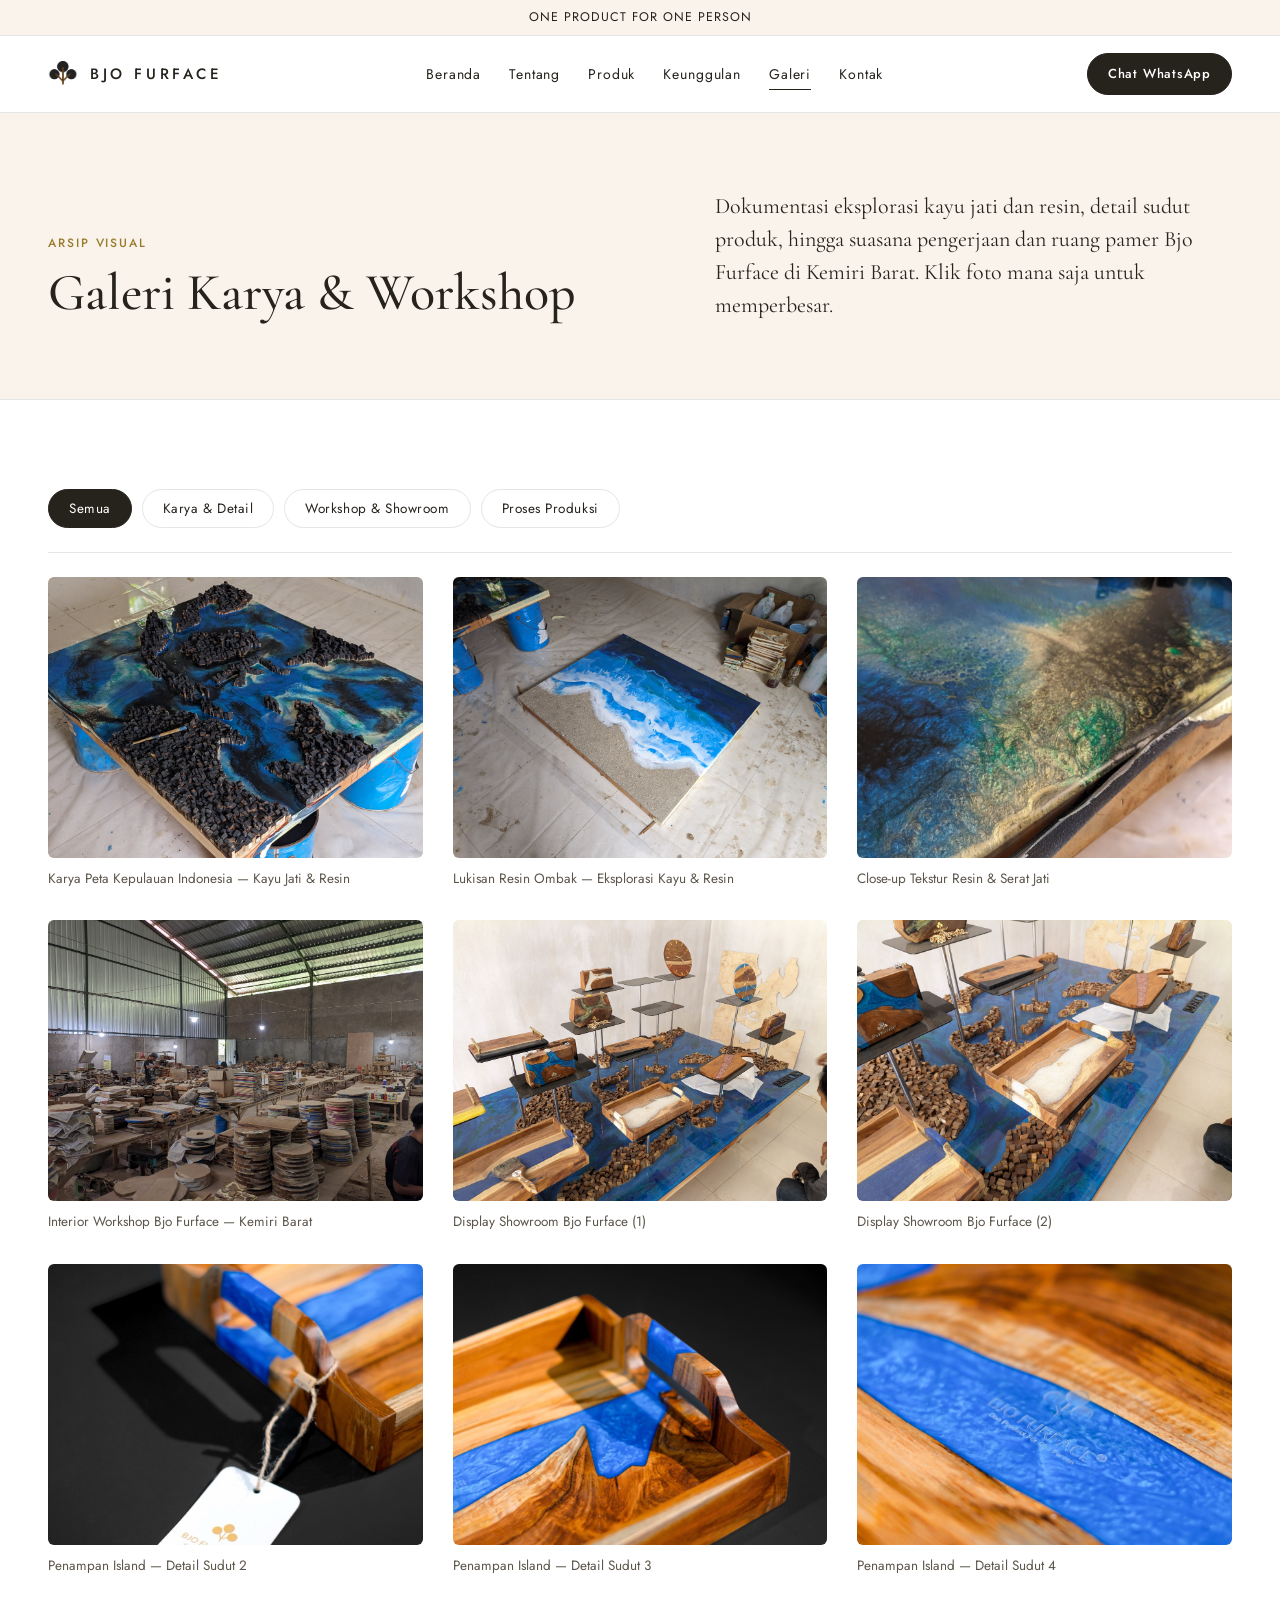
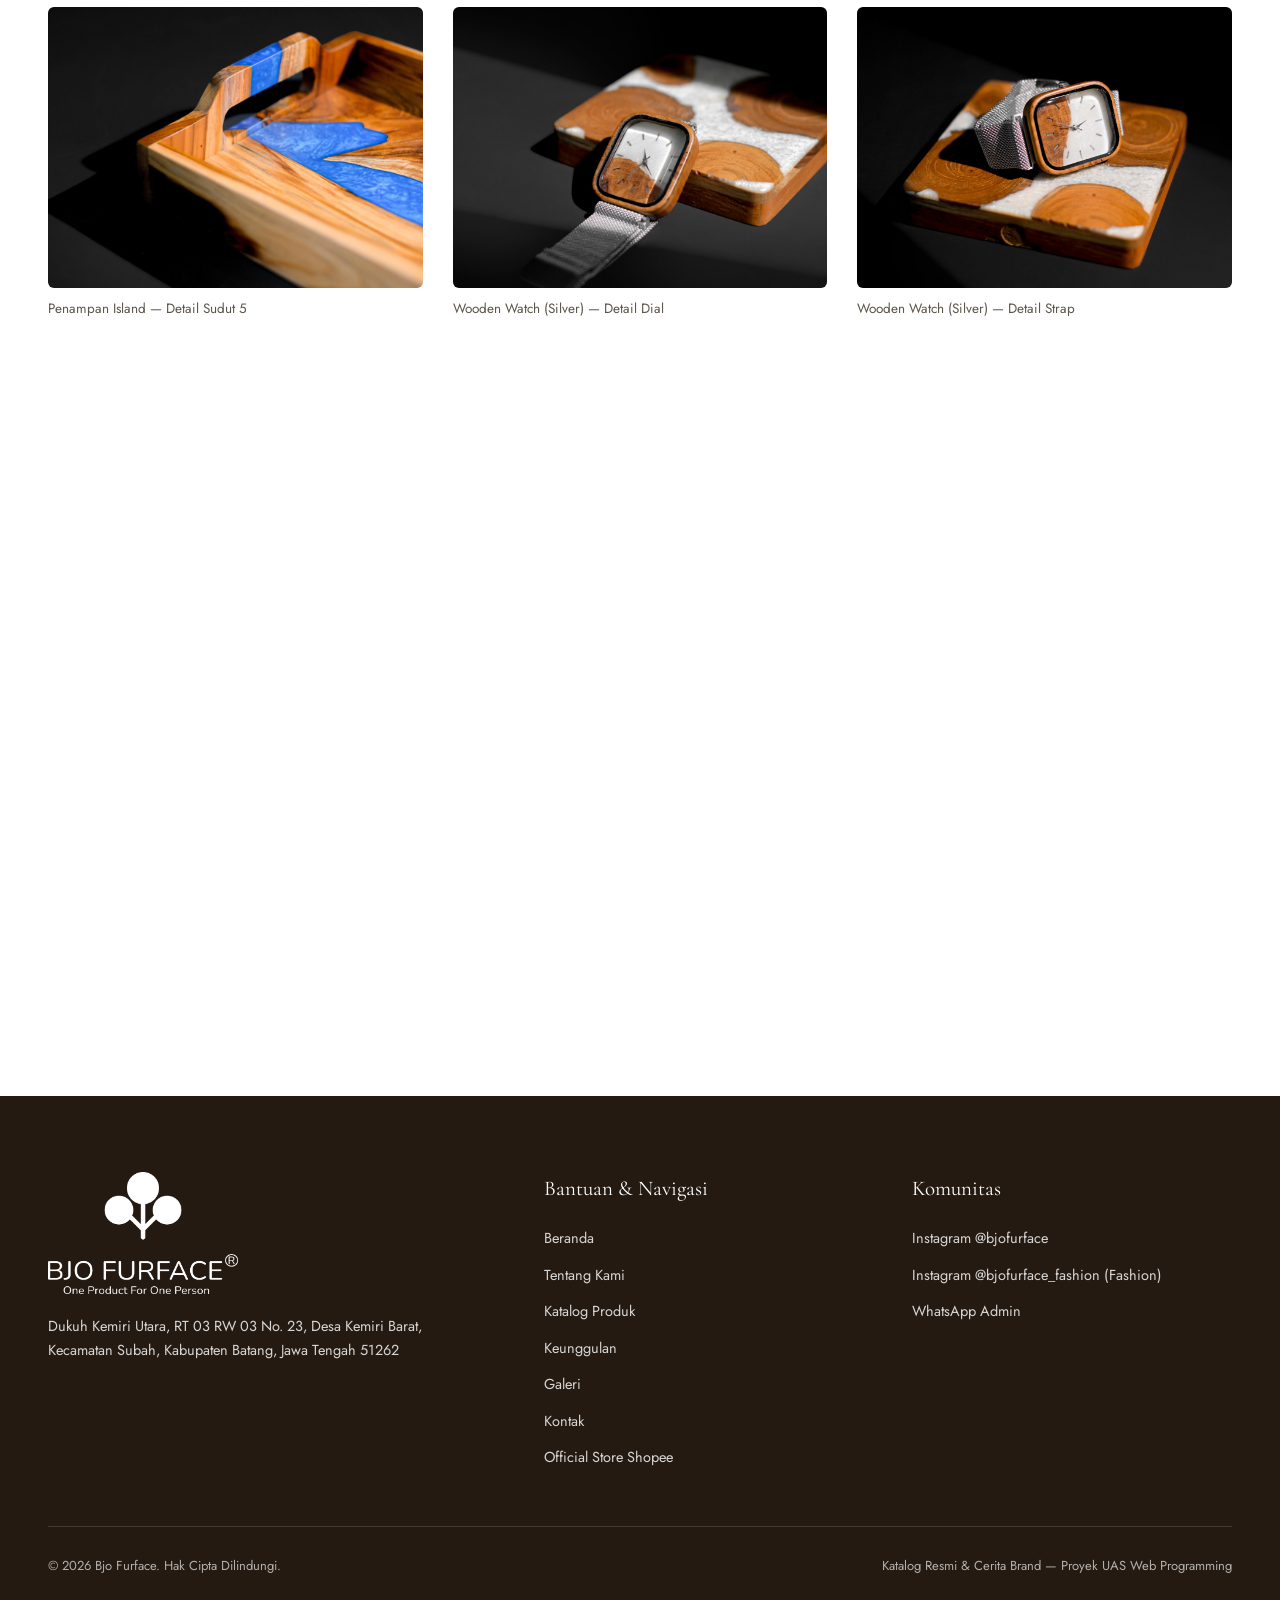
==== galeri.html @ 0d9b2dcb "first commit" ====
<!DOCTYPE html>
<html lang="id">
<head>
  <meta charset="UTF-8">
  <meta name="viewport" content="width=device-width, initial-scale=1.0">
  <title>Galeri — Bjo Furface | Dokumentasi Karya, Workshop &amp; Showroom</title>
  <meta name="description" content="Galeri dokumentasi karya kayu jati dan resin, detail produk, proses produksi, workshop, serta showroom Bjo Furface di Batang.">
  <link rel="preconnect" href="https://fonts.googleapis.com">
  <link rel="preconnect" href="https://fonts.gstatic.com" crossorigin>
  <link href="https://fonts.googleapis.com/css2?family=Cormorant+Garamond:ital,wght@0,400;0,500;0,600;1,400&family=Jost:wght@300;400;500&display=swap" rel="stylesheet">
  <link rel="stylesheet" href="assets/css/style.css">
  <script src="assets/js/script.js" defer></script>
</head>
<body>
  <a href="#main-content" class="skip-link">Langsung ke konten utama</a>

  <!-- Announcement Bar -->
  <div class="announcement-bar" role="region" aria-label="Informasi singkat brand">
    <div class="container announcement-inner">
      <p class="announcement-text is-active" data-announcement>One Product For One Person</p>
      <p class="announcement-text" data-announcement>Handmade dari limbah kayu jati</p>
      <p class="announcement-text" data-announcement>Sejak 2017, Kemiri Barat, Batang</p>
    </div>
  </div>

  <!-- Header -->
  <header class="site-header is-solid" id="site-header">
    <div class="container header-inner">
      <a href="index.html" class="brand-lockup" aria-label="Beranda Bjo Furface">
        <img src="assets/img/logo-bjo-mark.png" alt="Logo tiga lingkaran Bjo Furface" class="brand-mark" width="32" height="32">
        <span class="brand-name">BJO FURFACE</span>
      </a>

      <nav class="primary-nav" id="primary-nav" aria-label="Navigasi utama">
        <ul class="nav-list">
          <li><a href="index.html" class="nav-link">Beranda</a></li>
          <li><a href="tentang.html" class="nav-link">Tentang</a></li>
          <li><a href="produk.html" class="nav-link">Produk</a></li>
          <li><a href="keunggulan.html" class="nav-link">Keunggulan</a></li>
          <li><a href="galeri.html" class="nav-link is-active" aria-current="page">Galeri</a></li>
          <li><a href="kontak.html" class="nav-link">Kontak</a></li>
        </ul>
      </nav>

      <div class="header-actions">
        <!-- GANTI: nomor WA resmi dari admin -->
        <a href="https://wa.me/6280000000000?text=Halo%20Bjo%20Furface,%20saya%20ingin%20bertanya%20mengenai%20karya%20di%20galeri." target="_blank" rel="noopener noreferrer" class="btn btn-header-cta">
          Chat WhatsApp
        </a>
        <button type="button" class="nav-toggle" id="nav-toggle" aria-expanded="false" aria-controls="mobile-drawer" aria-label="Buka menu navigasi">
          <span class="hamburger-line"></span>
          <span class="hamburger-line"></span>
          <span class="hamburger-line"></span>
        </button>
      </div>
    </div>
  </header>

  <!-- Mobile Navigation Drawer -->
  <div class="mobile-drawer-backdrop" id="drawer-backdrop" hidden></div>
  <aside class="mobile-drawer" id="mobile-drawer" aria-label="Menu seluler" aria-hidden="true">
    <div class="mobile-drawer-header">
      <span class="brand-name">BJO FURFACE</span>
      <button type="button" class="drawer-close" id="drawer-close" aria-label="Tutup menu navigasi">&times;</button>
    </div>
    <nav aria-label="Navigasi seluler">
      <ul class="mobile-nav-list">
        <li><a href="index.html" class="mobile-nav-link">Beranda</a></li>
        <li><a href="tentang.html" class="mobile-nav-link">Tentang</a></li>
        <li><a href="produk.html" class="mobile-nav-link">Produk</a></li>
        <li><a href="keunggulan.html" class="mobile-nav-link">Keunggulan</a></li>
        <li><a href="galeri.html" class="mobile-nav-link is-active" aria-current="page">Galeri</a></li>
        <li><a href="kontak.html" class="mobile-nav-link">Kontak</a></li>
      </ul>
    </nav>
    <div class="mobile-drawer-footer">
      <!-- GANTI: nomor WA resmi dari admin -->
      <a href="https://wa.me/6280000000000?text=Halo%20Bjo%20Furface,%20saya%20ingin%20bertanya%20mengenai%20koleksi%20produk." target="_blank" rel="noopener noreferrer" class="btn btn-primary btn-full">
        Chat WhatsApp
      </a>
    </div>
  </aside>

  <main id="main-content">
    <!-- Page Header Cream -->
    <section class="page-banner">
      <div class="container page-banner-grid">
        <div>
          <span class="eyebrow-accent">Arsip Visual</span>
          <h1 class="page-title">Galeri Karya &amp; Workshop</h1>
        </div>
        <p class="page-intro">
          Dokumentasi eksplorasi kayu jati dan resin, detail sudut produk, hingga suasana pengerjaan dan ruang pamer Bjo Furface di Kemiri Barat. Klik foto mana saja untuk memperbesar.
        </p>
      </div>
    </section>

    <!-- Filter & Grid Galeri -->
    <section class="section" aria-label="Galeri foto Bjo Furface">
      <div class="container">
        <div class="filter-bar">
          <div class="filter-buttons" role="group" aria-label="Filter kategori galeri">
            <button type="button" class="filter-btn is-active" data-gallery-filter="Semua" aria-pressed="true">Semua</button>
            <button type="button" class="filter-btn" data-gallery-filter="Karya & Detail" aria-pressed="false">Karya &amp; Detail</button>
            <button type="button" class="filter-btn" data-gallery-filter="Workshop & Showroom" aria-pressed="false">Workshop &amp; Showroom</button>
            <button type="button" class="filter-btn" data-gallery-filter="Proses Produksi" aria-pressed="false">Proses Produksi</button>
          </div>
        </div>

        <div class="gallery-grid" id="gallery-grid">
          <figure class="gallery-item reveal" data-gallery-category="Karya & Detail">
            <button type="button" class="gallery-trigger" data-lightbox-index="0" aria-label="Perbesar foto Karya Peta Kepulauan Indonesia dari Kayu Jati dan Resin">
              <img src="assets/img/105609566.jpg" alt="Karya dekoratif peta kepulauan Indonesia yang dibuat dari potongan kayu jati dan resin" loading="lazy">
            </button>
            <figcaption class="gallery-caption">Karya Peta Kepulauan Indonesia &mdash; Kayu Jati &amp; Resin</figcaption>
          </figure>

          <figure class="gallery-item reveal" data-gallery-category="Karya & Detail">
            <button type="button" class="gallery-trigger" data-lightbox-index="1" aria-label="Perbesar foto Lukisan Resin Ombak pada Kayu Jati">
              <img src="assets/img/105557148.jpg" alt="Lukisan resin motif ombak laut yang dipadukan dengan serat alami kayu jati" loading="lazy">
            </button>
            <figcaption class="gallery-caption">Lukisan Resin Ombak &mdash; Eksplorasi Kayu &amp; Resin</figcaption>
          </figure>

          <figure class="gallery-item reveal" data-gallery-category="Karya & Detail">
            <button type="button" class="gallery-trigger" data-lightbox-index="2" aria-label="Perbesar foto Close-up Tekstur Resin dan Kayu Jati">
              <img src="assets/img/105730589.jpg" alt="Close-up tekstur perpaduan resin dan serat kayu jati hasil finishing Bjo Furface" loading="lazy">
            </button>
            <figcaption class="gallery-caption">Close-up Tekstur Resin &amp; Serat Jati</figcaption>
          </figure>

          <figure class="gallery-item reveal" data-gallery-category="Workshop & Showroom">
            <button type="button" class="gallery-trigger" data-lightbox-index="3" aria-label="Perbesar foto Interior Workshop Bjo Furface">
              <img src="assets/img/104233118.jpg" alt="Suasana interior area kerja dan peralatan produksi di workshop Bjo Furface Kemiri Barat" loading="lazy">
            </button>
            <figcaption class="gallery-caption">Interior Workshop Bjo Furface &mdash; Kemiri Barat</figcaption>
          </figure>

          <figure class="gallery-item reveal" data-gallery-category="Workshop & Showroom">
            <button type="button" class="gallery-trigger" data-lightbox-index="4" aria-label="Perbesar foto Display Showroom Bjo Furface">
              <img src="assets/img/105643419.jpg" alt="Display koleksi kerajinan kayu jati di ruang pamer showroom Bjo Furface" loading="lazy">
            </button>
            <figcaption class="gallery-caption">Display Showroom Bjo Furface (1)</figcaption>
          </figure>

          <figure class="gallery-item reveal" data-gallery-category="Workshop & Showroom">
            <button type="button" class="gallery-trigger" data-lightbox-index="5" aria-label="Perbesar foto Sudut Display Showroom Bjo Furface">
              <img src="assets/img/105708971.jpg" alt="Penataan produk tas kayu dan kerajinan jati pada rak display showroom Bjo Furface" loading="lazy">
            </button>
            <figcaption class="gallery-caption">Display Showroom Bjo Furface (2)</figcaption>
          </figure>

          <figure class="gallery-item reveal" data-gallery-category="Karya & Detail">
            <button type="button" class="gallery-trigger" data-lightbox-index="6" aria-label="Perbesar foto Detail Penampan Island Tampak Samping">
              <img src="assets/img/penampan-island-2.jpg" alt="Penampan Island berbahan limbah kayu jati dan resin tampak sudut kedua" loading="lazy">
            </button>
            <figcaption class="gallery-caption">Penampan Island &mdash; Detail Sudut 2</figcaption>
          </figure>

          <figure class="gallery-item reveal" data-gallery-category="Karya & Detail">
            <button type="button" class="gallery-trigger" data-lightbox-index="7" aria-label="Perbesar foto Detail Penampan Island Tampak Atas">
              <img src="assets/img/penampan-island-3.jpg" alt="Penampan Island berbahan limbah kayu jati dan resin menampilkan alur resin pulau" loading="lazy">
            </button>
            <figcaption class="gallery-caption">Penampan Island &mdash; Detail Sudut 3</figcaption>
          </figure>

          <figure class="gallery-item reveal" data-gallery-category="Karya & Detail">
            <button type="button" class="gallery-trigger" data-lightbox-index="8" aria-label="Perbesar foto Detail Pegangan dan Tepian Penampan Island">
              <img src="assets/img/penampan-island-4.jpg" alt="Detail tepian dan konstruksi pegangan Penampan Island dari kayu jati" loading="lazy">
            </button>
            <figcaption class="gallery-caption">Penampan Island &mdash; Detail Sudut 4</figcaption>
          </figure>

          <figure class="gallery-item reveal" data-gallery-category="Karya & Detail">
            <button type="button" class="gallery-trigger" data-lightbox-index="9" aria-label="Perbesar foto Detail Finishing Penampan Island">
              <img src="assets/img/penampan-island-5.jpg" alt="Detail permukaan akhir Penampan Island perpaduan limbah kayu jati dan resin" loading="lazy">
            </button>
            <figcaption class="gallery-caption">Penampan Island &mdash; Detail Sudut 5</figcaption>
          </figure>

          <figure class="gallery-item reveal" data-gallery-category="Karya & Detail">
            <button type="button" class="gallery-trigger" data-lightbox-index="10" aria-label="Perbesar foto Detail Dial Wooden Watch Silver">
              <img src="assets/img/wooden-watch-silver-3.jpg" alt="Detail dial dan casing jam tangan kayu Wooden Watch Silver" loading="lazy">
            </button>
            <figcaption class="gallery-caption">Wooden Watch (Silver) &mdash; Detail Dial</figcaption>
          </figure>

          <figure class="gallery-item reveal" data-gallery-category="Karya & Detail">
            <button type="button" class="gallery-trigger" data-lightbox-index="11" aria-label="Perbesar foto Detail Strap Kayu Wooden Watch Silver">
              <img src="assets/img/wooden-watch-silver-4.jpg" alt="Detail rantai strap kayu jati pada Wooden Watch Silver" loading="lazy">
            </button>
            <figcaption class="gallery-caption">Wooden Watch (Silver) &mdash; Detail Strap</figcaption>
          </figure>

          <figure class="gallery-item reveal" data-gallery-category="Karya & Detail">
            <button type="button" class="gallery-trigger" data-lightbox-index="12" aria-label="Perbesar foto Tampilan Keseluruhan Wooden Watch Silver">
              <img src="assets/img/wooden-watch-silver-5.jpg" alt="Tampilan keseluruhan jam tangan kayu Wooden Watch Silver" loading="lazy">
            </button>
            <figcaption class="gallery-caption">Wooden Watch (Silver) &mdash; Detail Sudut 5</figcaption>
          </figure>

          <figure class="gallery-item reveal" data-gallery-category="Proses Produksi">
            <button type="button" class="gallery-trigger" data-lightbox-index="13" aria-label="Perbesar foto Bahan Baku Limbah Kayu Jati">
              <img src="assets/img/104240720.jpg" alt="Bahan baku limbah kayu jati di area produksi Bjo Furface" loading="lazy">
            </button>
            <figcaption class="gallery-caption">Proses Produksi &mdash; Bahan Baku Limbah Jati</figcaption>
          </figure>

          <figure class="gallery-item reveal" data-gallery-category="Proses Produksi">
            <button type="button" class="gallery-trigger" data-lightbox-index="14" aria-label="Perbesar foto Pemotongan Bahan Kayu Jati">
              <img src="assets/img/105208139.jpg" alt="Proses pemotongan limbah kayu jati oleh pengrajin Bjo Furface" loading="lazy">
            </button>
            <figcaption class="gallery-caption">Proses Produksi &mdash; Pemotongan Kayu</figcaption>
          </figure>

          <figure class="gallery-item reveal" data-gallery-category="Proses Produksi">
            <button type="button" class="gallery-trigger" data-lightbox-index="15" aria-label="Perbesar foto Perakitan Komponen Kerajinan">
              <img src="assets/img/104440232.jpg" alt="Proses perakitan komponen produk kayu jati di workshop" loading="lazy">
            </button>
            <figcaption class="gallery-caption">Proses Produksi &mdash; Perakitan Komponen</figcaption>
          </figure>

          <figure class="gallery-item reveal" data-gallery-category="Proses Produksi">
            <button type="button" class="gallery-trigger" data-lightbox-index="16" aria-label="Perbesar foto Proses Poles Akhir Produk">
              <img src="assets/img/105243057.jpg" alt="Proses poles permukaan kerajinan kayu jati di workshop Bjo Furface" loading="lazy">
            </button>
            <figcaption class="gallery-caption">Proses Produksi &mdash; Poles &amp; Finishing</figcaption>
          </figure>
        </div>
      </div>
    </section>
  </main>

  <!-- Accessible Lightbox Modal -->
  <div class="lightbox" id="lightbox" role="dialog" aria-modal="true" aria-labelledby="lightbox-caption" hidden>
    <div class="lightbox-backdrop" data-lightbox-close></div>
    <div class="lightbox-dialog">
      <button type="button" class="lightbox-close" id="lightbox-close" aria-label="Tutup tampilan foto">&times;</button>
      <button type="button" class="lightbox-nav lightbox-prev" id="lightbox-prev" aria-label="Foto sebelumnya">&#8592;</button>
      <figure class="lightbox-figure">
        <img src="assets/img/105609566.jpg" alt="" id="lightbox-img" class="lightbox-img">
        <figcaption id="lightbox-caption" class="lightbox-caption"></figcaption>
      </figure>
      <button type="button" class="lightbox-nav lightbox-next" id="lightbox-next" aria-label="Foto berikutnya">&#8594;</button>
    </div>
  </div>

  <!-- Footer -->
  <footer class="site-footer">
    <div class="container">
      <div class="footer-grid">
        <div class="footer-col footer-about">
          <img src="assets/img/logo-bjo-resmi-tagline.png" alt="Logo resmi Bjo Furface lengkap dengan tagline One Product For One Person" class="footer-logo" width="210" height="72" loading="lazy">
          <address class="footer-address">
            Dukuh Kemiri Utara, RT 03 RW 03 No. 23, Desa Kemiri Barat, Kecamatan Subah, Kabupaten Batang, Jawa Tengah 51262
          </address>
        </div>

        <div class="footer-col">
          <h2 class="footer-heading">Bantuan &amp; Navigasi</h2>
          <ul class="footer-links">
            <li><a href="index.html">Beranda</a></li>
            <li><a href="tentang.html">Tentang Kami</a></li>
            <li><a href="produk.html">Katalog Produk</a></li>
            <li><a href="keunggulan.html">Keunggulan</a></li>
            <li><a href="galeri.html">Galeri</a></li>
            <li><a href="kontak.html">Kontak</a></li>
            <li><a href="https://shopee.co.id/bjofurface" target="_blank" rel="noopener noreferrer">Official Store Shopee</a></li>
          </ul>
        </div>

        <div class="footer-col">
          <h2 class="footer-heading">Komunitas</h2>
          <ul class="footer-links">
            <li><a href="https://www.instagram.com/bjofurface/" target="_blank" rel="noopener noreferrer">Instagram @bjofurface</a></li>
            <li><a href="https://www.instagram.com/bjofurface_fashion/" target="_blank" rel="noopener noreferrer">Instagram @bjofurface_fashion (Fashion)</a></li>
            <li>
              <!-- GANTI: nomor WA resmi dari admin -->
              <a href="https://wa.me/6280000000000?text=Halo%20Bjo%20Furface,%20saya%20menghubungi%20dari%20website%20resmi." target="_blank" rel="noopener noreferrer">WhatsApp Admin</a>
            </li>
          </ul>
        </div>
      </div>

      <div class="footer-bottom">
        <p>&copy; 2026 Bjo Furface. Hak Cipta Dilindungi.</p>
        <!-- ISI DARI ADMIN: lengkapi nama anggota kelompok UAS Web Programming jika diperlukan -->
        <p>Katalog Resmi &amp; Cerita Brand &mdash; Proyek UAS Web Programming</p>
      </div>
    </div>
  </footer>

  <!-- GANTI: nomor WA resmi dari admin -->
  <a href="https://wa.me/6280000000000?text=Halo%20Bjo%20Furface,%20saya%20ingin%20bertanya%20tentang%20produk." target="_blank" rel="noopener noreferrer" class="mobile-sticky-wa">
    Chat WhatsApp
  </a>
  <button type="button" class="back-to-top" id="back-to-top" aria-label="Kembali ke atas halaman">&#8593;</button>
</body>
</html>
---- assets/css/style.css ----
/* ==========================================================================
   BJO FURFACE — Quiet Luxury Editorial Stylesheet
   Palette: #FFFFFF, #F9F3EC, #26221C, #E5E5E5, #9A7B2D (sparingly), #241A12
   Typography: Cormorant Garamond (Headings) & Jost (Body/UI)
   ========================================================================== */

:root {
  --bg-primary: #FFFFFF;
  --bg-secondary: #F9F3EC;
  --bg-dark: #241A12;
  --text-primary: #26221C;
  --text-muted: #5C554B;
  --text-light: #FFFFFF;
  --text-light-muted: rgba(255, 255, 255, 0.82);
  --border-color: #E5E5E5;
  --accent-brass: #9A7B2D;

  --font-serif: 'Cormorant Garamond', Georgia, serif;
  --font-sans: 'Jost', -apple-system, BlinkMacSystemFont, sans-serif;

  --ease-luxury: cubic-bezier(0.22, 1, 0.36, 1);
  --dur-fast: 280ms;
  --dur-med: 400ms;
  --dur-slow: 600ms;

  --container-max: 1420px;
  --gutter: clamp(24px, 2.5vw, 30px);
}

/* Reset & Base */
*,
*::before,
*::after {
  box-sizing: border-box;
}

html {
  scroll-behavior: smooth;
  font-size: 16px;
}

body {
  margin: 0;
  background-color: var(--bg-primary);
  color: var(--text-primary);
  font-family: var(--font-sans);
  font-weight: 400;
  font-size: 15.5px;
  line-height: 1.65;
  -webkit-font-smoothing: antialiased;
  overflow-x: hidden;
}

img {
  display: block;
  max-width: 100%;
  height: auto;
}

a {
  color: inherit;
  text-decoration: none;
}

button,
input,
textarea,
select {
  font-family: inherit;
  font-size: inherit;
}

:focus-visible {
  outline: 2px solid var(--accent-brass);
  outline-offset: 3px;
}

.skip-link {
  position: absolute;
  left: -9999px;
  top: 8px;
  z-index: 2000;
  background: var(--bg-dark);
  color: var(--text-light);
  padding: 10px 18px;
  font-size: 14px;
}

.skip-link:focus {
  left: 16px;
}

.container {
  width: 100%;
  max-width: var(--container-max);
  margin: 0 auto;
  padding-inline: clamp(20px, 4vw, 48px);
}

.container-narrow {
  max-width: 960px;
  margin-inline: auto;
}

/* Typography Helpers */
.eyebrow-accent {
  display: inline-block;
  font-size: 12px;
  font-weight: 500;
  letter-spacing: 0.16em;
  text-transform: uppercase;
  color: var(--accent-brass);
  margin-bottom: 10px;
}

.eyebrow-light {
  display: inline-block;
  font-size: 12px;
  font-weight: 500;
  letter-spacing: 0.16em;
  text-transform: uppercase;
  color: var(--text-light-muted);
  margin-bottom: 12px;
}

.section-title {
  font-family: var(--font-serif);
  font-weight: 500;
  font-size: clamp(36px, 3.6vw, 46px);
  line-height: 1.15;
  letter-spacing: -0.01em;
  margin: 0;
}

.brass-rule {
  width: 48px;
  height: 1px;
  background-color: var(--accent-brass);
  margin-bottom: 24px;
}

.container-narrow .brass-rule {
  margin-inline: auto;
}

.text-link {
  display: inline-flex;
  align-items: center;
  gap: 6px;
  font-size: 14.5px;
  font-weight: 500;
  letter-spacing: 0.04em;
  color: var(--text-primary);
  border-bottom: 1px solid var(--border-color);
  padding-bottom: 4px;
  transition: border-color var(--dur-fast) var(--ease-luxury), color var(--dur-fast) var(--ease-luxury);
}

.text-link:hover {
  border-color: var(--accent-brass);
  color: var(--accent-brass);
}

/* Buttons */
.btn {
  display: inline-flex;
  align-items: center;
  justify-content: center;
  gap: 8px;
  padding: 12px 24px;
  border-radius: 999px;
  font-size: 14px;
  font-weight: 500;
  letter-spacing: 0.06em;
  cursor: pointer;
  border: 1px solid transparent;
  transition:
    background-color var(--dur-fast) var(--ease-luxury),
    color var(--dur-fast) var(--ease-luxury),
    border-color var(--dur-fast) var(--ease-luxury),
    transform var(--dur-fast) var(--ease-luxury);
}

.btn:active {
  transform: scale(0.98);
}

.btn-primary {
  background-color: var(--text-primary);
  color: var(--text-light);
  border-color: var(--text-primary);
}

.btn-primary:hover {
  background-color: var(--bg-dark);
  border-color: var(--bg-dark);
}

.btn-large {
  padding: 15px 32px;
  font-size: 15px;
}

.btn-full {
  width: 100%;
}

.btn-hero {
  background-color: var(--text-light);
  color: var(--text-primary);
  border-color: var(--text-light);
  padding: 13px 30px;
}

.btn-hero:hover {
  background-color: var(--bg-secondary);
  border-color: var(--bg-secondary);
}

.btn-outline-light {
  background-color: transparent;
  color: var(--text-light);
  border-color: rgba(255, 255, 255, 0.6);
}

.btn-outline-light:hover {
  background-color: var(--text-light);
  color: var(--text-primary);
  border-color: var(--text-light);
}

/* Announcement Bar */
.announcement-bar {
  background-color: var(--bg-secondary);
  color: var(--text-primary);
  border-bottom: 1px solid var(--border-color);
  height: 36px;
  display: flex;
  align-items: center;
  position: relative;
  z-index: 1010;
}

.announcement-inner {
  position: relative;
  height: 100%;
  display: flex;
  align-items: center;
  justify-content: center;
}

.announcement-text {
  position: absolute;
  margin: 0;
  font-size: 12.5px;
  letter-spacing: 0.08em;
  text-transform: uppercase;
  opacity: 0;
  transform: translateY(6px);
  transition: opacity var(--dur-med) var(--ease-luxury), transform var(--dur-med) var(--ease-luxury);
  pointer-events: none;
  text-align: center;
}

.announcement-text.is-active {
  opacity: 1;
  transform: translateY(0);
  pointer-events: auto;
}

/* Header */
.site-header {
  width: 100%;
  z-index: 1000;
  transition:
    background-color 300ms var(--ease-luxury),
    color 300ms var(--ease-luxury),
    border-color 300ms var(--ease-luxury);
}

.site-header.is-transparent {
  position: fixed;
  top: 36px;
  left: 0;
  background-color: transparent;
  color: var(--text-light);
  border-bottom: 1px solid rgba(255, 255, 255, 0.16);
}

.site-header.is-solid {
  position: sticky;
  top: 0;
  background-color: var(--bg-primary);
  color: var(--text-primary);
  border-bottom: 1px solid var(--border-color);
}

.site-header.is-transparent.is-scrolled {
  top: 0;
  background-color: var(--bg-primary);
  color: var(--text-primary);
  border-bottom: 1px solid var(--border-color);
}

.header-inner {
  height: 76px;
  display: flex;
  align-items: center;
  justify-content: space-between;
  gap: 20px;
}

.brand-lockup {
  display: inline-flex;
  align-items: center;
  gap: 12px;
  flex-shrink: 0;
}

.brand-mark {
  width: 30px;
  height: 30px;
  object-fit: contain;
  transition: filter 300ms var(--ease-luxury);
}

.site-header.is-transparent:not(.is-scrolled) .brand-mark {
  filter: brightness(0) invert(1);
}

.brand-name {
  font-family: var(--font-sans);
  font-size: 15px;
  font-weight: 500;
  letter-spacing: 0.24em;
  text-transform: uppercase;
}

.primary-nav {
  display: flex;
  align-items: center;
}

.nav-list {
  display: flex;
  align-items: center;
  gap: clamp(18px, 2.2vw, 32px);
  list-style: none;
  margin: 0;
  padding: 0;
}

.nav-link {
  position: relative;
  font-size: 14px;
  font-weight: 400;
  letter-spacing: 0.06em;
  padding-block: 6px;
  transition: opacity var(--dur-fast) var(--ease-luxury);
}

.nav-link::after {
  content: "";
  position: absolute;
  left: 0;
  bottom: 0;
  width: 100%;
  height: 1px;
  background-color: currentColor;
  transform: scaleX(0);
  transform-origin: left;
  transition: transform var(--dur-fast) var(--ease-luxury);
}

.nav-link:hover::after,
.nav-link.is-active::after {
  transform: scaleX(1);
}

.header-actions {
  display: flex;
  align-items: center;
  gap: 12px;
}

.btn-header-cta {
  padding: 9px 20px;
  font-size: 13px;
}

.site-header.is-transparent:not(.is-scrolled) .btn-header-cta {
  background-color: transparent;
  color: var(--text-light);
  border-color: rgba(255, 255, 255, 0.75);
}

.site-header.is-transparent:not(.is-scrolled) .btn-header-cta:hover {
  background-color: var(--text-light);
  color: var(--text-primary);
}

.site-header.is-solid .btn-header-cta,
.site-header.is-transparent.is-scrolled .btn-header-cta {
  background-color: var(--text-primary);
  color: var(--text-light);
  border-color: var(--text-primary);
}

.site-header.is-solid .btn-header-cta:hover,
.site-header.is-transparent.is-scrolled .btn-header-cta:hover {
  background-color: var(--bg-dark);
}

/* Mobile Nav Toggle & Drawer */
.nav-toggle {
  display: none;
  background: transparent;
  border: 0;
  padding: 8px;
  cursor: pointer;
  color: inherit;
  flex-direction: column;
  gap: 5px;
}

.hamburger-line {
  display: block;
  width: 22px;
  height: 1.5px;
  background-color: currentColor;
}

.mobile-drawer-backdrop {
  position: fixed;
  inset: 0;
  background-color: rgba(36, 26, 18, 0.45);
  z-index: 1100;
  opacity: 0;
  transition: opacity var(--dur-fast) var(--ease-luxury);
}

.mobile-drawer-backdrop.is-open {
  opacity: 1;
}

.mobile-drawer {
  position: fixed;
  top: 0;
  right: 0;
  width: min(340px, 86vw);
  height: 100dvh;
  background-color: var(--bg-primary);
  color: var(--text-primary);
  z-index: 1110;
  padding: 24px;
  display: flex;
  flex-direction: column;
  justify-content: space-between;
  transform: translateX(100%);
  transition: transform 350ms var(--ease-luxury);
}

.mobile-drawer.is-open {
  transform: translateX(0);
}

.mobile-drawer-header {
  display: flex;
  align-items: center;
  justify-content: space-between;
  padding-bottom: 16px;
  border-bottom: 1px solid var(--border-color);
}

.drawer-close {
  background: transparent;
  border: 0;
  font-size: 28px;
  line-height: 1;
  color: var(--text-primary);
  cursor: pointer;
  padding: 4px 8px;
}

.mobile-nav-list {
  list-style: none;
  margin: 24px 0;
  padding: 0;
  display: flex;
  flex-direction: column;
  gap: 16px;
}

.mobile-nav-link {
  display: block;
  font-family: var(--font-serif);
  font-size: 28px;
  line-height: 1.25;
  padding-block: 4px;
}

.mobile-nav-link.is-active {
  color: var(--accent-brass);
}

/* 1. Hero Full Viewport Carousel */
.hero-section {
  position: relative;
  height: calc(100vh - 36px);
  min-height: 580px;
  background-color: #11100E;
  overflow: hidden;
  color: var(--text-light);
}

.hero-slides {
  position: relative;
  width: 100%;
  height: 100%;
}

.hero-slide {
  position: absolute;
  inset: 0;
  opacity: 0;
  transition: opacity 600ms var(--ease-luxury);
  pointer-events: none;
}

.hero-slide.is-active {
  opacity: 1;
  pointer-events: auto;
}

.hero-img {
  width: 100%;
  height: 100%;
  object-fit: cover;
  object-position: center;
  color: var(--text-light-muted);
}

.hero-content {
  position: absolute;
  left: 50%;
  bottom: clamp(36px, 6vh, 64px);
  transform: translateX(-50%);
  width: 100%;
  max-width: 820px;
  padding-inline: 24px;
  text-align: center;
  z-index: 2;
}

.hero-eyebrow {
  margin: 0 0 10px;
  font-size: 12.5px;
  letter-spacing: 0.2em;
  text-transform: uppercase;
  color: var(--text-light-muted);
}

.hero-title {
  font-family: var(--font-serif);
  font-weight: 400;
  font-size: clamp(38px, 5.2vw, 60px);
  line-height: 1.1;
  margin: 0 0 24px;
  color: var(--text-light);
}

.hero-controls {
  margin-top: 28px;
  display: inline-flex;
  align-items: center;
  gap: 18px;
}

.hero-arrow {
  background: transparent;
  border: 1px solid rgba(255, 255, 255, 0.35);
  color: var(--text-light);
  width: 36px;
  height: 36px;
  border-radius: 50%;
  cursor: pointer;
  display: inline-flex;
  align-items: center;
  justify-content: center;
  transition: background-color var(--dur-fast) var(--ease-luxury), border-color var(--dur-fast) var(--ease-luxury);
}

.hero-arrow:hover {
  background-color: rgba(255, 255, 255, 0.16);
  border-color: var(--text-light);
}

.hero-dots {
  display: inline-flex;
  align-items: center;
  gap: 10px;
}

.hero-dot {
  width: 8px;
  height: 8px;
  border-radius: 50%;
  border: 1px solid var(--text-light);
  background: transparent;
  padding: 0;
  cursor: pointer;
  transition: background-color var(--dur-fast) var(--ease-luxury), transform var(--dur-fast) var(--ease-luxury);
}

.hero-dot.is-active {
  background-color: var(--text-light);
  transform: scale(1.2);
}

/* Sections Spacing */
.section {
  padding-block: clamp(72px, 7vw, 100px);
}

.section-alt-cream {
  background-color: var(--bg-secondary);
}

.section-header-row {
  display: flex;
  flex-wrap: wrap;
  align-items: flex-end;
  justify-content: space-between;
  gap: 24px;
  margin-bottom: 44px;
}

.section-header-center {
  text-align: center;
  margin-bottom: 48px;
}

/* Featured Products Carousel with Right Edge Peek */
.featured-toolbar {
  display: flex;
  align-items: center;
  gap: 20px;
  flex-wrap: wrap;
}

.tab-group {
  display: inline-flex;
  border-bottom: 1px solid var(--border-color);
  gap: 20px;
}

.tab-btn {
  background: transparent;
  border: 0;
  border-bottom: 1.5px solid transparent;
  padding: 8px 2px;
  font-size: 14px;
  font-weight: 500;
  letter-spacing: 0.08em;
  text-transform: uppercase;
  color: var(--text-muted);
  cursor: pointer;
  margin-bottom: -1px;
  transition: color var(--dur-fast) var(--ease-luxury), border-color var(--dur-fast) var(--ease-luxury);
}

.tab-btn.is-active {
  color: var(--text-primary);
  border-bottom-color: var(--accent-brass);
}

.carousel-nav-group {
  display: inline-flex;
  gap: 10px;
}

.circle-arrow-btn {
  width: 42px;
  height: 42px;
  border-radius: 50%;
  border: 1px solid var(--border-color);
  background-color: var(--bg-primary);
  color: var(--text-primary);
  cursor: pointer;
  display: inline-flex;
  align-items: center;
  justify-content: center;
  transition: border-color var(--dur-fast) var(--ease-luxury), background-color var(--dur-fast) var(--ease-luxury);
}

.circle-arrow-btn:hover {
  border-color: var(--text-primary);
  background-color: var(--bg-secondary);
}

.featured-track-outer {
  width: 100%;
  overflow: hidden;
  padding-left: max(20px, calc((100vw - var(--container-max)) / 2 + clamp(20px, 4vw, 48px)));
}

.featured-track {
  display: flex;
  gap: var(--gutter);
  overflow-x: auto;
  scroll-snap-type: x mandatory;
  scrollbar-width: none;
  padding-right: 14vw;
  padding-bottom: 8px;
}

.featured-track::-webkit-scrollbar {
  display: none;
}

.featured-track .product-card {
  flex: 0 0 clamp(270px, 24vw, 330px);
  scroll-snap-align: start;
}

.featured-footer-action {
  margin-top: 32px;
}

/* Product Card (Portrait 2:3, 6px radius, Pill Badge, Hover Actions) */
.product-card {
  display: flex;
  flex-direction: column;
}

.product-media {
  position: relative;
  aspect-ratio: 2 / 3;
  border-radius: 6px;
  overflow: hidden;
  background-color: var(--bg-secondary);
}

.product-img {
  position: absolute;
  inset: 0;
  width: 100%;
  height: 100%;
  object-fit: cover;
  transition: opacity 400ms var(--ease-luxury), transform 400ms var(--ease-luxury);
}

.product-img-hover {
  opacity: 0;
}

.product-card:hover .product-img-primary,
.product-card:focus-within .product-img-primary {
  transform: scale(1.02);
}

.product-card.has-hover-img:hover .product-img-hover,
.product-card.has-hover-img:focus-within .product-img-hover {
  opacity: 1;
}

.product-badge {
  position: absolute;
  top: 14px;
  left: 14px;
  z-index: 2;
  background-color: var(--bg-primary);
  color: var(--text-primary);
  font-size: 11px;
  font-weight: 500;
  letter-spacing: 0.14em;
  text-transform: uppercase;
  padding: 5px 12px;
  border-radius: 999px;
}

.product-hover-actions {
  position: absolute;
  left: 12px;
  right: 12px;
  bottom: 12px;
  z-index: 3;
  display: flex;
  flex-wrap: wrap;
  gap: 8px;
  opacity: 0;
  transform: translateY(8px);
  transition: opacity 400ms var(--ease-luxury), transform 400ms var(--ease-luxury);
}

.product-card:hover .product-hover-actions,
.product-card:focus-within .product-hover-actions {
  opacity: 1;
  transform: translateY(0);
}

.pill-action {
  flex: 1 1 auto;
  display: inline-flex;
  align-items: center;
  justify-content: center;
  padding: 9px 12px;
  border-radius: 999px;
  font-size: 12px;
  font-weight: 500;
  letter-spacing: 0.04em;
  text-align: center;
  transition: background-color var(--dur-fast) var(--ease-luxury), color var(--dur-fast) var(--ease-luxury);
}

.pill-action-wa {
  background-color: var(--bg-primary);
  color: var(--text-primary);
}

.pill-action-wa:hover {
  background-color: var(--bg-dark);
  color: var(--text-light);
}

.pill-action-shopee {
  background-color: rgba(36, 26, 18, 0.92);
  color: var(--text-light);
}

.pill-action-shopee:hover {
  background-color: var(--accent-brass);
  color: var(--text-light);
}

.product-info {
  padding-top: 16px;
}

.product-category-label {
  display: block;
  font-size: 12px;
  letter-spacing: 0.1em;
  text-transform: uppercase;
  color: var(--text-muted);
  margin-bottom: 4px;
}

.product-title {
  font-family: var(--font-serif);
  font-weight: 500;
  font-size: 21px;
  line-height: 1.25;
  margin: 0 0 6px;
  color: var(--text-primary);
}

.product-spec {
  font-size: 13.5px;
  color: var(--text-muted);
  margin: 0 0 4px;
  line-height: 1.45;
}

.product-price {
  font-family: var(--font-sans);
  font-size: 15px;
  font-weight: 500;
  color: var(--text-primary);
  margin: 8px 0 0;
}

/* Collections Grid */
.collection-grid {
  display: grid;
  grid-template-columns: repeat(3, 1fr);
  gap: var(--gutter);
}

.collection-card {
  display: block;
}

.collection-media {
  aspect-ratio: 4 / 5;
  border-radius: 6px;
  overflow: hidden;
  background-color: var(--bg-secondary);
}

.collection-media img {
  width: 100%;
  height: 100%;
  object-fit: cover;
  transition: transform 400ms var(--ease-luxury);
}

.collection-card:hover .collection-media img {
  transform: scale(1.03);
}

.collection-meta {
  display: flex;
  align-items: baseline;
  justify-content: space-between;
  padding-top: 16px;
  border-bottom: 1px solid var(--border-color);
  padding-bottom: 14px;
}

.collection-title {
  font-family: var(--font-serif);
  font-size: 24px;
  font-weight: 500;
  margin: 0;
}

.collection-count {
  font-size: 13.5px;
  color: var(--text-muted);
  transition: color var(--dur-fast) var(--ease-luxury);
}

.collection-card:hover .collection-count {
  color: var(--accent-brass);
}

/* Editorial Statement */
.section-statement {
  padding-block: clamp(90px, 10vw, 130px);
  text-align: center;
}

.editorial-statement {
  font-family: var(--font-serif);
  font-weight: 400;
  font-size: clamp(28px, 3.3vw, 42px);
  line-height: 1.32;
  margin: 0 0 32px;
  color: var(--text-primary);
}

/* Split Dark Walnut Section */
.section-split-dark {
  background-color: var(--bg-dark);
  color: var(--text-light);
}

.split-dark-grid {
  display: grid;
  grid-template-columns: 1fr 1fr;
  min-height: 540px;
}

.split-dark-content {
  padding: clamp(56px, 7vw, 100px) clamp(24px, 6vw, 90px);
  display: flex;
  flex-direction: column;
  justify-content: center;
  align-items: flex-start;
  max-width: 680px;
  margin-left: auto;
}

.split-dark-title {
  font-family: var(--font-serif);
  font-weight: 400;
  font-size: clamp(34px, 3.4vw, 46px);
  line-height: 1.18;
  margin: 0 0 20px;
}

.split-dark-body {
  color: var(--text-light-muted);
  margin: 0 0 32px;
  font-size: 16px;
}

.split-dark-media {
  position: relative;
  min-height: 380px;
  background-color: #1B130D;
}

.split-dark-media img {
  width: 100%;
  height: 100%;
  object-fit: cover;
}

/* Process Preview Grid */
.process-preview-grid {
  display: grid;
  grid-template-columns: repeat(4, 1fr);
  gap: var(--gutter);
}

.process-card {
  margin: 0;
}

.process-media {
  aspect-ratio: 4 / 5;
  border-radius: 6px;
  overflow: hidden;
  background-color: var(--bg-secondary);
}

.process-media img {
  width: 100%;
  height: 100%;
  object-fit: cover;
  transition: transform 400ms var(--ease-luxury);
}

.process-card:hover .process-media img {
  transform: scale(1.03);
}

.process-caption {
  margin-top: 12px;
  font-size: 14px;
  color: var(--text-muted);
}

/* USP Bar Cream */
.usp-bar {
  background-color: var(--bg-secondary);
  border-top: 1px solid var(--border-color);
  padding-block: 56px;
}

.usp-grid {
  display: grid;
  grid-template-columns: repeat(4, 1fr);
  gap: var(--gutter);
}

.usp-item {
  border-left: 1px solid var(--border-color);
  padding-left: 20px;
}

.usp-item:first-child {
  border-left: 0;
  padding-left: 0;
}

.usp-title {
  font-family: var(--font-serif);
  font-size: 22px;
  font-weight: 500;
  margin: 0 0 6px;
}

.usp-desc {
  margin: 0;
  font-size: 14px;
  color: var(--text-muted);
}

/* Inner Page Banner */
.page-banner {
  background-color: var(--bg-secondary);
  border-bottom: 1px solid var(--border-color);
  padding-block: clamp(56px, 6vw, 84px);
}

.page-banner-grid {
  display: grid;
  grid-template-columns: 1.1fr 0.9fr;
  align-items: end;
  gap: 36px;
}

.page-title {
  font-family: var(--font-serif);
  font-weight: 500;
  font-size: clamp(38px, 4.2vw, 52px);
  line-height: 1.12;
  margin: 0;
}

.page-intro {
  font-family: var(--font-serif);
  font-size: clamp(19px, 1.8vw, 22px);
  line-height: 1.5;
  color: var(--text-primary);
  margin: 0;
}

/* Catalog Page Filter & 4-Col Grid with Editorial Tile */
.filter-bar {
  display: flex;
  flex-wrap: wrap;
  align-items: center;
  justify-content: space-between;
  gap: 20px;
  padding-bottom: 24px;
  border-bottom: 1px solid var(--border-color);
  margin-bottom: 24px;
}

.filter-buttons {
  display: flex;
  flex-wrap: wrap;
  gap: 10px;
}

.filter-btn {
  background-color: transparent;
  color: var(--text-primary);
  border: 1px solid var(--border-color);
  border-radius: 999px;
  padding: 9px 20px;
  font-size: 13.5px;
  letter-spacing: 0.04em;
  cursor: pointer;
  transition:
    background-color var(--dur-fast) var(--ease-luxury),
    color var(--dur-fast) var(--ease-luxury),
    border-color var(--dur-fast) var(--ease-luxury);
}

.filter-btn:hover {
  border-color: var(--text-primary);
}

.filter-btn.is-active {
  background-color: var(--text-primary);
  color: var(--text-light);
  border-color: var(--text-primary);
}

.sort-control {
  display: inline-flex;
  align-items: center;
  gap: 10px;
}

.sort-label {
  font-size: 13.5px;
  color: var(--text-muted);
}

.sort-select {
  border: 1px solid var(--border-color);
  background-color: var(--bg-primary);
  color: var(--text-primary);
  padding: 9px 14px;
  border-radius: 6px;
  font-size: 13.5px;
  cursor: pointer;
}

.catalog-status {
  font-size: 13.5px;
  color: var(--text-muted);
  margin: 0 0 28px;
}

.product-grid {
  display: grid;
  grid-template-columns: repeat(4, 1fr);
  gap: 36px var(--gutter);
}

.editorial-grid-tile {
  grid-column: 1/ -1;
  background-color: var(--bg-secondary);
  border-radius: 6px;
  overflow: hidden;
  display: grid;
  grid-template-columns: 1.1fr 0.9fr;
  align-items: center;
}

.editorial-tile-media {
  height: 100%;
  min-height: 320px;
}

.editorial-tile-media img {
  width: 100%;
  height: 100%;
  object-fit: cover;
}

.editorial-tile-body {
  padding: 32px;
}

.editorial-tile-title {
  font-family: var(--font-serif);
  font-size: 28px;
  font-weight: 500;
  line-height: 1.2;
  margin: 0 0 12px;
}

.editorial-tile-desc {
  font-size: 14.5px;
  color: var(--text-muted);
  margin: 0 0 20px;
}

/* Tentang Page */
.story-grid {
  display: grid;
  grid-template-columns: 1fr 1fr;
  align-items: center;
  gap: clamp(32px, 5vw, 72px);
}

.story-media {
  aspect-ratio: 4 / 3;
  border-radius: 6px;
  overflow: hidden;
  background-color: var(--bg-secondary);
}

.story-media img {
  width: 100%;
  height: 100%;
  object-fit: cover;
}

.story-content p {
  color: var(--text-muted);
  margin: 18px 0 0;
}

.fact-list {
  display: grid;
  grid-template-columns: repeat(2, 1fr);
  gap: 20px;
  margin: 32px 0 0;
  padding-top: 24px;
  border-top: 1px solid var(--border-color);
}

.fact-item dt {
  font-size: 12px;
  letter-spacing: 0.12em;
  text-transform: uppercase;
  color: var(--accent-brass);
  margin-bottom: 4px;
}

.fact-item dd {
  margin: 0;
  font-family: var(--font-serif);
  font-size: 20px;
  font-weight: 500;
}

.process-steps-grid {
  display: grid;
  grid-template-columns: repeat(4, 1fr);
  gap: var(--gutter);
}

.step-card {
  background-color: var(--bg-primary);
  border: 1px solid var(--border-color);
  border-radius: 6px;
  padding: 20px;
}

.step-media {
  aspect-ratio: 4 / 3;
  border-radius: 4px;
  overflow: hidden;
  background-color: var(--bg-secondary);
  margin-bottom: 18px;
}

.step-media img {
  width: 100%;
  height: 100%;
  object-fit: cover;
}

.step-number {
  font-size: 12px;
  letter-spacing: 0.14em;
  color: var(--accent-brass);
  font-weight: 500;
}

.step-title {
  font-family: var(--font-serif);
  font-size: 23px;
  font-weight: 500;
  margin: 6px 0 10px;
}

.step-desc {
  margin: 0;
  font-size: 14.5px;
  color: var(--text-muted);
}

.tagline-dark-block {
  background-color: var(--bg-dark);
  color: var(--text-light);
  text-align: center;
  padding-block: clamp(80px, 8vw, 110px);
  padding-inline: 24px;
}

.tagline-quote {
  font-family: var(--font-serif);
  font-size: clamp(34px, 4.5vw, 54px);
  font-weight: 400;
  line-height: 1.15;
  margin: 8px 0 16px;
}

.tagline-sub {
  color: var(--text-light-muted);
  margin: 0 0 32px;
}

/* Keunggulan Page */
.advantage-grid {
  display: grid;
  grid-template-columns: repeat(2, 1fr);
  gap: var(--gutter);
}

.advantage-card {
  border: 1px solid var(--border-color);
  border-radius: 6px;
  padding: clamp(28px, 3vw, 40px);
  background-color: var(--bg-primary);
}

.advantage-card-placeholder {
  background-color: var(--bg-secondary);
  border-style: dashed;
}

.advantage-index {
  display: inline-block;
  font-size: 12.5px;
  font-weight: 500;
  letter-spacing: 0.14em;
  color: var(--accent-brass);
  margin-bottom: 14px;
}

.advantage-title {
  font-family: var(--font-serif);
  font-size: 28px;
  font-weight: 500;
  margin: 0 0 12px;
}

.advantage-desc {
  margin: 0;
  color: var(--text-muted);
}

/* Galeri Page & Lightbox */
.gallery-grid {
  display: grid;
  grid-template-columns: repeat(3, 1fr);
  gap: var(--gutter);
}

.gallery-item {
  margin: 0;
}

.gallery-item.is-hidden {
  display: none;
}

.gallery-trigger {
  display: block;
  width: 100%;
  padding: 0;
  border: 0;
  background-color: var(--bg-secondary);
  aspect-ratio: 4 / 3;
  border-radius: 6px;
  overflow: hidden;
  cursor: zoom-in;
}

.gallery-trigger img {
  width: 100%;
  height: 100%;
  object-fit: cover;
  transition: transform 400ms var(--ease-luxury);
}

.gallery-trigger:hover img {
  transform: scale(1.03);
}

.gallery-caption {
  margin-top: 10px;
  font-size: 13.5px;
  color: var(--text-muted);
}

.lightbox {
  position: fixed;
  inset: 0;
  z-index: 1500;
  display: flex;
  align-items: center;
  justify-content: center;
  padding: 24px;
}

.lightbox[hidden] {
  display: none;
}

.lightbox-backdrop {
  position: absolute;
  inset: 0;
  background-color: rgba(24, 18, 13, 0.9);
}

.lightbox-dialog {
  position: relative;
  z-index: 2;
  max-width: 1020px;
  width: 100%;
  display: flex;
  align-items: center;
  justify-content: center;
}

.lightbox-figure {
  margin: 0;
  text-align: center;
}

.lightbox-img {
  max-height: 78vh;
  width: auto;
  margin-inline: auto;
  border-radius: 4px;
  background-color: #1A1410;
}

.lightbox-caption {
  color: var(--text-light);
  margin-top: 14px;
  font-size: 14.5px;
}

.lightbox-close {
  position: fixed;
  top: 20px;
  right: 24px;
  background: transparent;
  border: 1px solid rgba(255, 255, 255, 0.4);
  color: var(--text-light);
  width: 42px;
  height: 42px;
  border-radius: 50%;
  font-size: 24px;
  cursor: pointer;
}

.lightbox-nav {
  position: fixed;
  top: 50%;
  transform: translateY(-50%);
  background-color: rgba(36, 26, 18, 0.75);
  border: 1px solid rgba(255, 255, 255, 0.4);
  color: var(--text-light);
  width: 44px;
  height: 44px;
  border-radius: 50%;
  cursor: pointer;
}

.lightbox-prev {
  left: 20px;
}

.lightbox-next {
  right: 20px;
}

/* Kontak Page */
.contact-grid {
  display: grid;
  grid-template-columns: 1fr 1fr;
  gap: clamp(36px, 5vw, 80px);
  align-items: start;
}

.contact-block {
  margin-top: 28px;
  padding-bottom: 22px;
  border-bottom: 1px solid var(--border-color);
}

.contact-label {
  font-size: 12px;
  font-weight: 500;
  letter-spacing: 0.14em;
  text-transform: uppercase;
  color: var(--accent-brass);
  margin: 0 0 8px;
}

.contact-text {
  font-style: normal;
  margin: 0;
  font-size: 16px;
}

.contact-channel-list {
  list-style: none;
  margin: 0;
  padding: 0;
  display: flex;
  flex-direction: column;
  gap: 12px;
}

.contact-cta-wrap {
  margin-top: 32px;
}

.contact-form-card {
  background-color: var(--bg-secondary);
  border: 1px solid var(--border-color);
  border-radius: 6px;
  padding: clamp(28px, 4vw, 44px);
}

.form-card-title {
  font-family: var(--font-serif);
  font-size: 30px;
  font-weight: 500;
  margin: 0 0 8px;
}

.form-card-desc {
  color: var(--text-muted);
  margin: 0 0 24px;
  font-size: 14.5px;
}

.form-group {
  margin-bottom: 18px;
}

.form-label {
  display: block;
  font-size: 13px;
  font-weight: 500;
  letter-spacing: 0.06em;
  text-transform: uppercase;
  margin-bottom: 8px;
}

.form-input,
.form-textarea {
  width: 100%;
  padding: 12px 14px;
  border: 1px solid var(--border-color);
  border-radius: 6px;
  background-color: var(--bg-primary);
  color: var(--text-primary);
}

.form-error {
  color: #8A2B2B;
  font-size: 13.5px;
  margin: 0 0 14px;
}

/* Footer Walnut */
.site-footer {
  background-color: var(--bg-dark);
  color: var(--text-light);
  padding-top: 76px;
  padding-bottom: 44px;
}

.footer-grid {
  display: grid;
  grid-template-columns: 1.4fr 1fr 1fr;
  gap: 48px;
  padding-bottom: 56px;
  border-bottom: 1px solid rgba(255, 255, 255, 0.14);
}

.footer-logo {
  width: 190px;
  height: auto;
  margin-bottom: 20px;
  filter: brightness(0) invert(1);
}

.footer-address {
  font-style: normal;
  color: var(--text-light-muted);
  font-size: 14.5px;
  max-width: 380px;
}

.footer-heading {
  font-family: var(--font-serif);
  font-size: 21px;
  font-weight: 400;
  margin: 0 0 18px;
  color: var(--text-light);
}

.footer-links {
  list-style: none;
  margin: 0;
  padding: 0;
  display: flex;
  flex-direction: column;
  gap: 11px;
}

.footer-links a {
  font-size: 14.5px;
  color: var(--text-light-muted);
  transition: color var(--dur-fast) var(--ease-luxury);
}

.footer-links a:hover {
  color: var(--text-light);
}

.footer-bottom {
  padding-top: 28px;
  display: flex;
  flex-wrap: wrap;
  justify-content: space-between;
  gap: 12px;
  font-size: 13px;
  color: rgba(255, 255, 255, 0.65);
}

.footer-bottom p {
  margin: 0;
}

/* Back to Top & Sticky Mobile WA */
.back-to-top {
  position: fixed;
  right: 22px;
  bottom: 24px;
  z-index: 950;
  width: 44px;
  height: 44px;
  border-radius: 50%;
  background-color: var(--bg-dark);
  color: var(--text-light);
  border: 1px solid rgba(255, 255, 255, 0.28);
  cursor: pointer;
  opacity: 0;
  transform: translateY(12px);
  pointer-events: none;
  transition: opacity var(--dur-fast) var(--ease-luxury), transform var(--dur-fast) var(--ease-luxury);
}

.back-to-top.is-visible {
  opacity: 1;
  transform: translateY(0);
  pointer-events: auto;
}

.mobile-sticky-wa {
  display: none;
}

/* Scroll Reveal Animation (Transform + Opacity only) */
.reveal {
  opacity: 0;
  transform: translateY(12px);
  transition: opacity 420ms var(--ease-luxury), transform 420ms var(--ease-luxury);
}

.reveal.is-revealed {
  opacity: 1;
  transform: translateY(0);
}

/* Responsive Breakpoints */
@media (max-width: 1080px) {
  .product-grid {
    grid-template-columns: repeat(2, 1fr);
  }

  .process-preview-grid,
  .process-steps-grid {
    grid-template-columns: repeat(2, 1fr);
  }
}

@media (max-width: 860px) {
  .primary-nav,
  .btn-header-cta {
    display: none;
  }

  .nav-toggle {
    display: inline-flex;
  }

  .page-banner-grid,
  .story-grid,
  .split-dark-grid,
  .contact-grid,
  .footer-grid {
    grid-template-columns: 1fr;
  }

  .editorial-grid-tile {
    grid-column: span 1;
    grid-template-columns: 1fr;
  }

  .usp-grid {
    grid-template-columns: repeat(2, 1fr);
  }

  .usp-item:nth-child(3) {
    border-left: 0;
    padding-left: 0;
  }
}

@media (max-width: 640px) {
  body {
    padding-bottom: 54px;
  }

  .collection-grid,
  .product-grid,
  .process-preview-grid,
  .process-steps-grid,
  .advantage-grid,
  .gallery-grid,
  .usp-grid {
    grid-template-columns: 1fr;
  }

  .usp-item {
    border-left: 0;
    padding-left: 0;
    border-top: 1px solid var(--border-color);
    padding-top: 18px;
  }

  .usp-item:first-child {
    border-top: 0;
    padding-top: 0;
  }

  /* Always reveal card action pills on touch/mobile */
  .product-hover-actions {
    opacity: 1;
    transform: translateY(0);
  }

  .mobile-sticky-wa {
    display: flex;
    align-items: center;
    justify-content: center;
    position: fixed;
    left: 0;
    right: 0;
    bottom: 0;
    height: 52px;
    z-index: 960;
    background-color: var(--bg-dark);
    color: var(--text-light);
    font-size: 14px;
    font-weight: 500;
    letter-spacing: 0.08em;
    text-transform: uppercase;
    border-top: 1px solid rgba(255, 255, 255, 0.2);
  }

  .back-to-top {
    bottom: 66px;
    right: 16px;
  }
}

/* Accessibility: Reduced Motion */
@media (prefers-reduced-motion: reduce) {
  html {
    scroll-behavior: auto;
  }

  *,
  *::before,
  *::after {
    animation-duration: 0.01ms !important;
    animation-iteration-count: 1 !important;
    transition-duration: 0.01ms !important;
  }

  .reveal {
    opacity: 1;
    transform: none;
  }
}
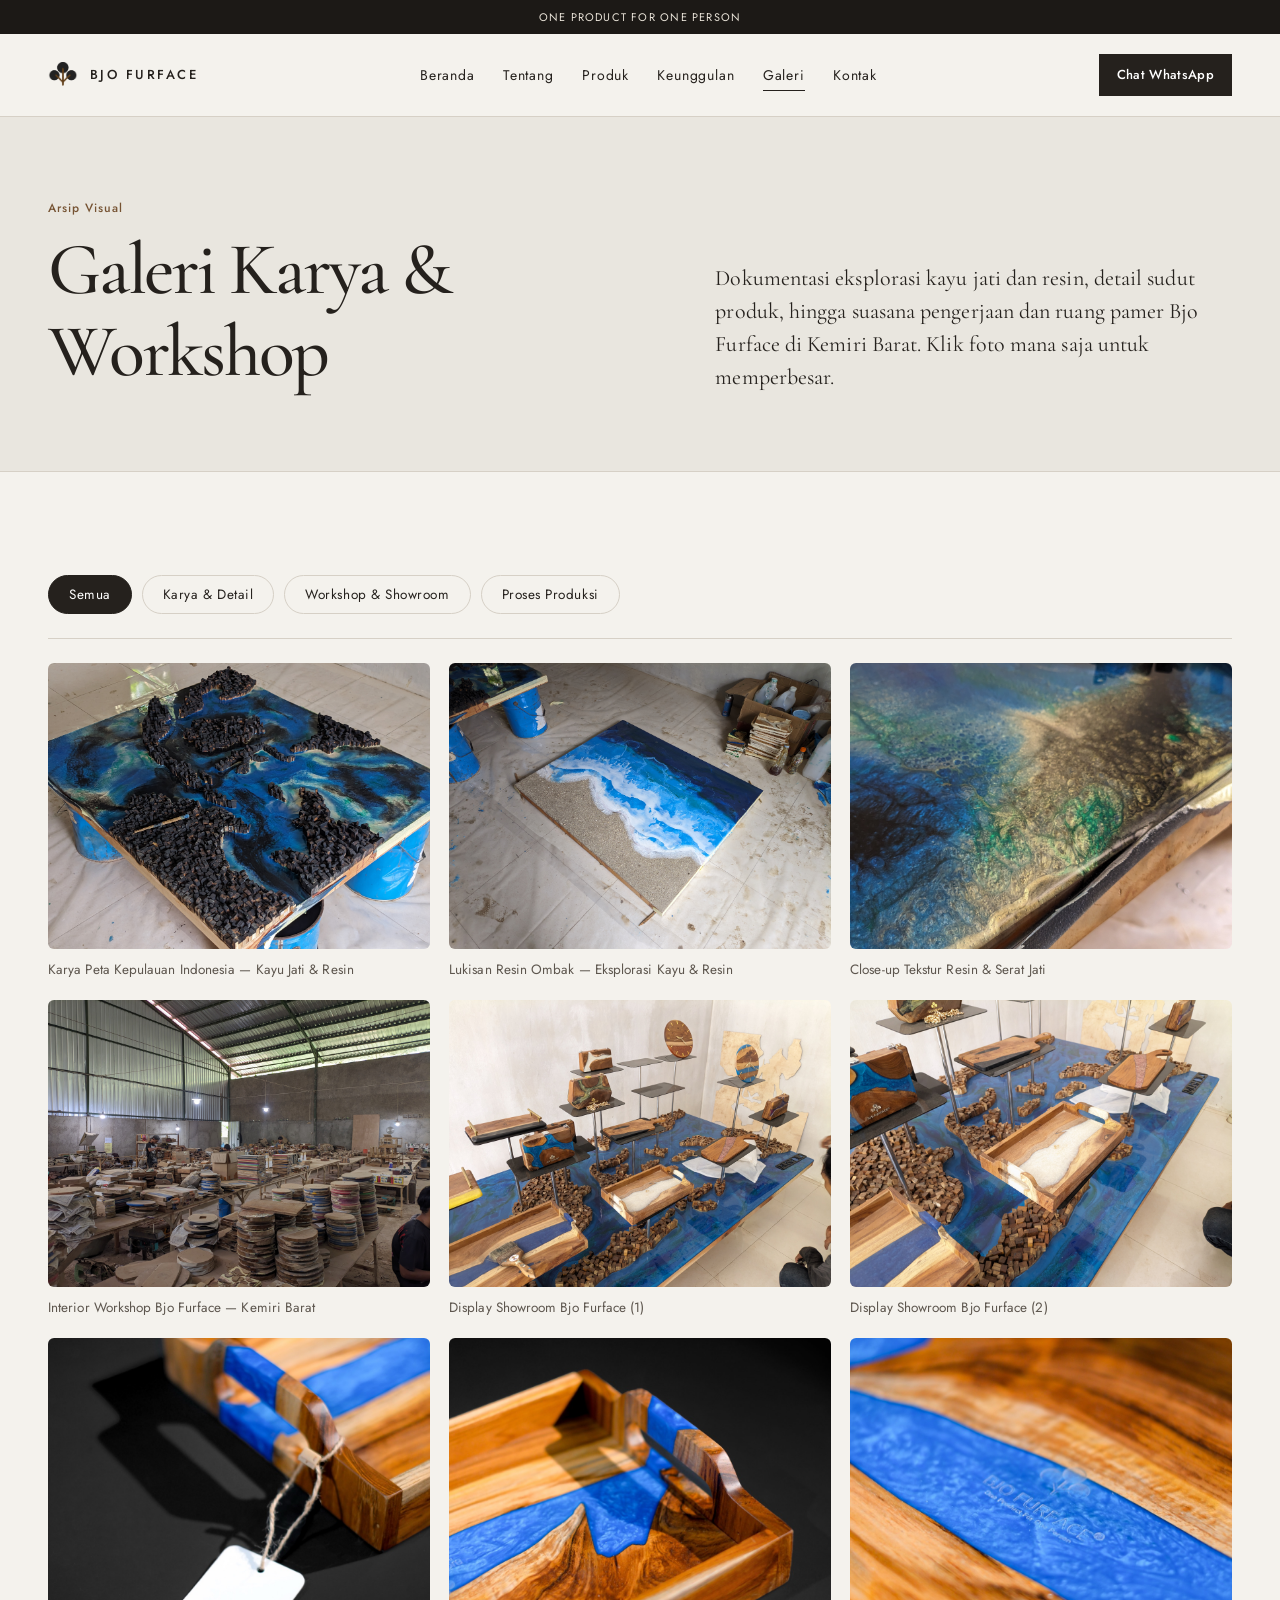
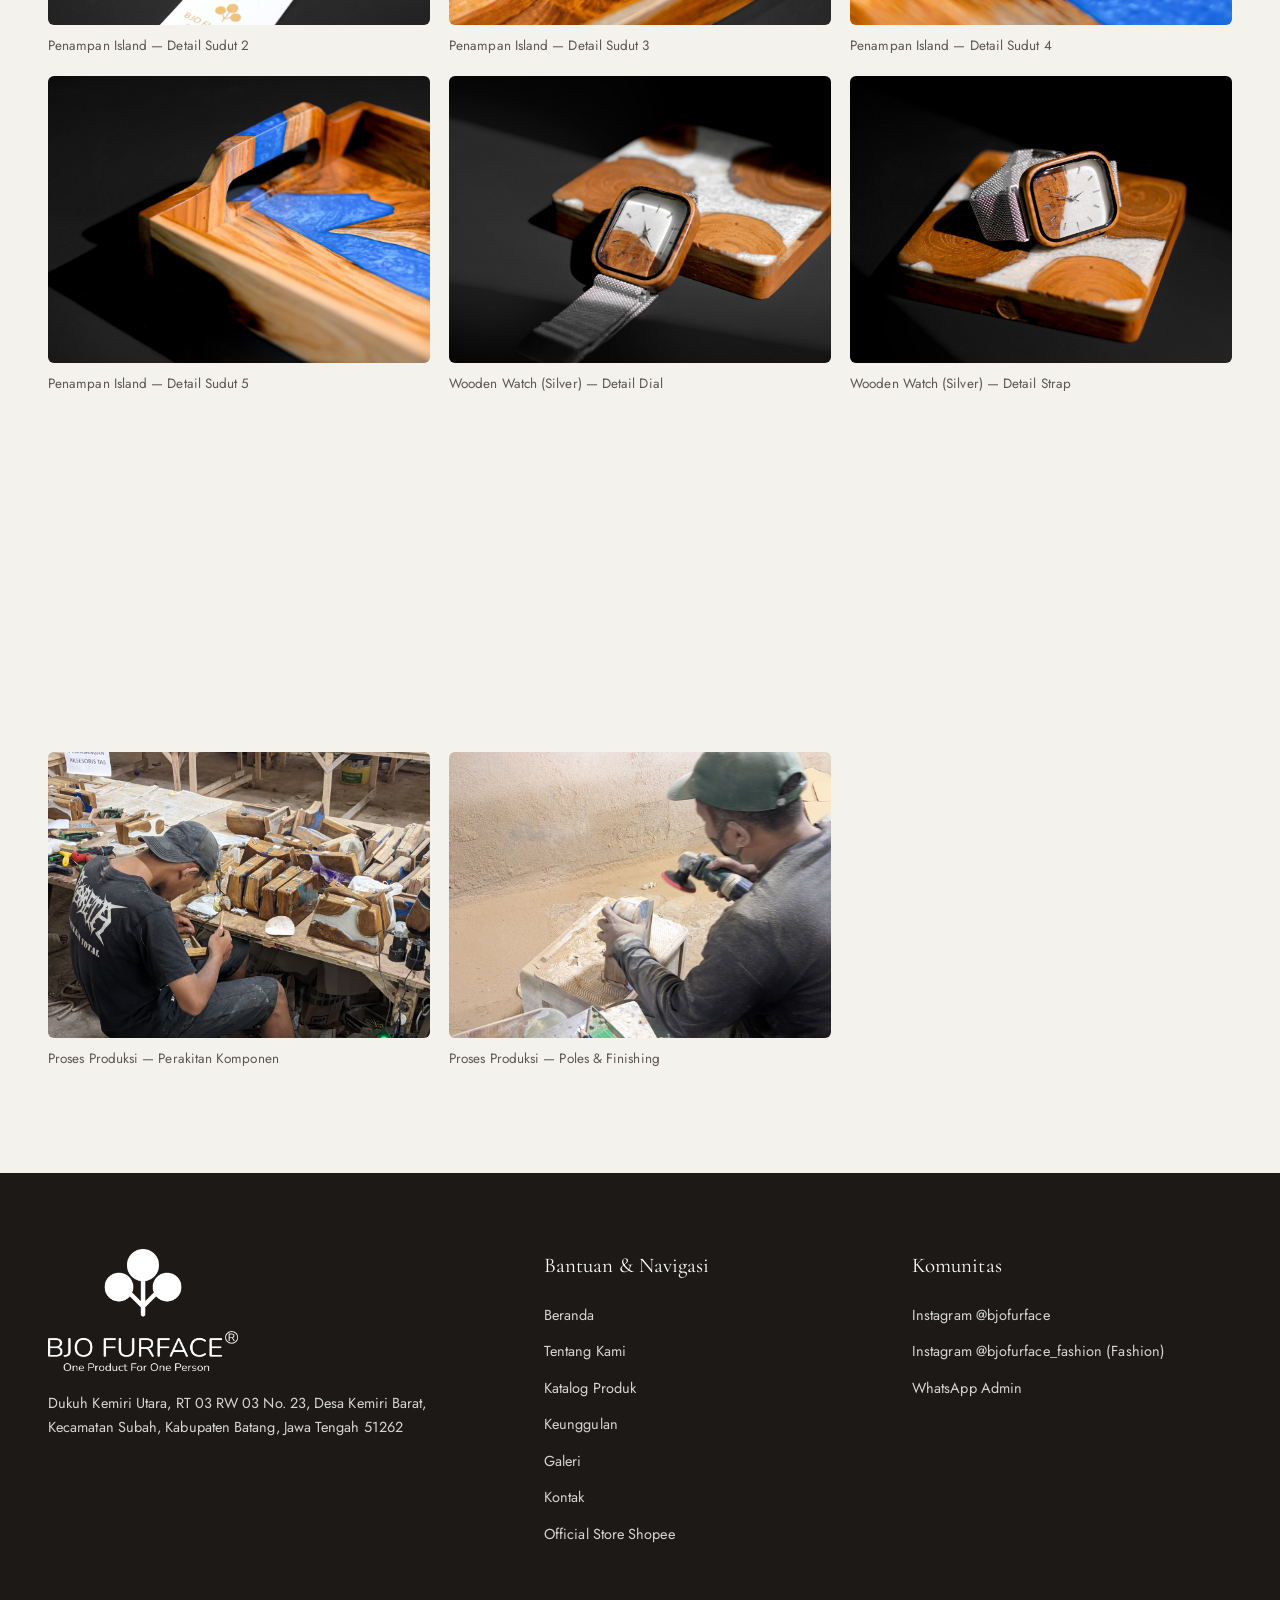
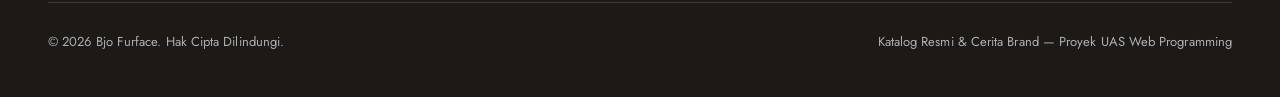
==== commit 413ac11f: "Heavy Changes" ====
--- a/galeri.html
+++ b/galeri.html
@@ -44,7 +44,7 @@
 
       <div class="header-actions">
         <!-- GANTI: nomor WA resmi dari admin -->
-        <a href="https://wa.me/6280000000000?text=Halo%20Bjo%20Furface,%20saya%20ingin%20bertanya%20mengenai%20karya%20di%20galeri." target="_blank" rel="noopener noreferrer" class="btn btn-header-cta">
+        <a href="https://wa.me/6287739113037?text=Halo%20Bjo%20Furface,%20saya%20ingin%20bertanya%20mengenai%20karya%20di%20galeri." target="_blank" rel="noopener noreferrer" class="btn btn-header-cta">
           Chat WhatsApp
         </a>
         <button type="button" class="nav-toggle" id="nav-toggle" aria-expanded="false" aria-controls="mobile-drawer" aria-label="Buka menu navigasi">
@@ -75,7 +75,7 @@
     </nav>
     <div class="mobile-drawer-footer">
       <!-- GANTI: nomor WA resmi dari admin -->
-      <a href="https://wa.me/6280000000000?text=Halo%20Bjo%20Furface,%20saya%20ingin%20bertanya%20mengenai%20koleksi%20produk." target="_blank" rel="noopener noreferrer" class="btn btn-primary btn-full">
+      <a href="https://wa.me/6287739113037?text=Halo%20Bjo%20Furface,%20saya%20ingin%20bertanya%20mengenai%20koleksi%20produk." target="_blank" rel="noopener noreferrer" class="btn btn-primary btn-full">
         Chat WhatsApp
       </a>
     </div>
@@ -236,12 +236,12 @@
     <div class="lightbox-backdrop" data-lightbox-close></div>
     <div class="lightbox-dialog">
       <button type="button" class="lightbox-close" id="lightbox-close" aria-label="Tutup tampilan foto">&times;</button>
-      <button type="button" class="lightbox-nav lightbox-prev" id="lightbox-prev" aria-label="Foto sebelumnya">&#8592;</button>
+      <button type="button" class="lightbox-nav lightbox-prev" id="lightbox-prev" aria-label="Foto sebelumnya"></button>
       <figure class="lightbox-figure">
         <img src="assets/img/105609566.jpg" alt="" id="lightbox-img" class="lightbox-img">
         <figcaption id="lightbox-caption" class="lightbox-caption"></figcaption>
       </figure>
-      <button type="button" class="lightbox-nav lightbox-next" id="lightbox-next" aria-label="Foto berikutnya">&#8594;</button>
+      <button type="button" class="lightbox-nav lightbox-next" id="lightbox-next" aria-label="Foto berikutnya"></button>
     </div>
   </div>
 
@@ -276,7 +276,7 @@
             <li><a href="https://www.instagram.com/bjofurface_fashion/" target="_blank" rel="noopener noreferrer">Instagram @bjofurface_fashion (Fashion)</a></li>
             <li>
               <!-- GANTI: nomor WA resmi dari admin -->
-              <a href="https://wa.me/6280000000000?text=Halo%20Bjo%20Furface,%20saya%20menghubungi%20dari%20website%20resmi." target="_blank" rel="noopener noreferrer">WhatsApp Admin</a>
+              <a href="https://wa.me/6287739113037?text=Halo%20Bjo%20Furface,%20saya%20menghubungi%20dari%20website%20resmi." target="_blank" rel="noopener noreferrer">WhatsApp Admin</a>
             </li>
           </ul>
         </div>
@@ -291,9 +291,9 @@
   </footer>
 
   <!-- GANTI: nomor WA resmi dari admin -->
-  <a href="https://wa.me/6280000000000?text=Halo%20Bjo%20Furface,%20saya%20ingin%20bertanya%20tentang%20produk." target="_blank" rel="noopener noreferrer" class="mobile-sticky-wa">
+  <a href="https://wa.me/6287739113037?text=Halo%20Bjo%20Furface,%20saya%20ingin%20bertanya%20tentang%20produk." target="_blank" rel="noopener noreferrer" class="mobile-sticky-wa">
     Chat WhatsApp
   </a>
-  <button type="button" class="back-to-top" id="back-to-top" aria-label="Kembali ke atas halaman">&#8593;</button>
+  <button type="button" class="back-to-top" id="back-to-top" aria-label="Kembali ke atas halaman"></button>
 </body>
-</html>+</html>
--- a/assets/css/style.css
+++ b/assets/css/style.css
@@ -733,6 +733,25 @@
   flex-direction: column;
 }
 
+.product-card-trigger {
+  display: flex;
+  flex: 1;
+  flex-direction: column;
+  width: 100%;
+  padding: 0;
+  border: 0;
+  background: transparent;
+  color: inherit;
+  font: inherit;
+  text-align: left;
+  cursor: pointer;
+}
+
+.product-card-trigger:focus-visible {
+  outline: 1px solid var(--accent-brass);
+  outline-offset: 5px;
+}
+
 .product-media {
   position: relative;
   aspect-ratio: 2 / 3;
@@ -779,62 +798,34 @@
   border-radius: 999px;
 }
 
-.product-hover-actions {
-  position: absolute;
-  left: 12px;
-  right: 12px;
-  bottom: 12px;
-  z-index: 3;
-  display: flex;
-  flex-wrap: wrap;
-  gap: 8px;
-  opacity: 0;
-  transform: translateY(8px);
-  transition: opacity 400ms var(--ease-luxury), transform 400ms var(--ease-luxury);
-}
-
-.product-card:hover .product-hover-actions,
-.product-card:focus-within .product-hover-actions {
-  opacity: 1;
-  transform: translateY(0);
-}
-
-.pill-action {
-  flex: 1 1 auto;
+.product-info {
+  width: 100%;
+  padding-top: 16px;
+}
+
+.product-card-cue {
   display: inline-flex;
   align-items: center;
-  justify-content: center;
-  padding: 9px 12px;
-  border-radius: 999px;
+  gap: 8px;
+  margin-top: 10px;
+  color: var(--accent-brass);
   font-size: 12px;
-  font-weight: 500;
-  letter-spacing: 0.04em;
-  text-align: center;
-  transition: background-color var(--dur-fast) var(--ease-luxury), color var(--dur-fast) var(--ease-luxury);
-}
-
-.pill-action-wa {
-  background-color: var(--bg-primary);
-  color: var(--text-primary);
-}
-
-.pill-action-wa:hover {
-  background-color: var(--bg-dark);
-  color: var(--text-light);
-}
-
-.pill-action-shopee {
-  background-color: rgba(36, 26, 18, 0.92);
-  color: var(--text-light);
-}
-
-.pill-action-shopee:hover {
-  background-color: var(--accent-brass);
-  color: var(--text-light);
-}
-
-.product-info {
-  padding-top: 16px;
+  letter-spacing: 0.025em;
+}
+
+.product-card-cue::after {
+  content: "";
+  width: 6px;
+  height: 6px;
+  border-top: 1px solid currentColor;
+  border-right: 1px solid currentColor;
+  transform: rotate(45deg);
+  transition: transform 250ms var(--ease-luxury);
+}
+
+.product-card-trigger:hover .product-card-cue::after,
+.product-card-trigger:focus-visible .product-card-cue::after {
+  transform: translateX(3px) rotate(45deg);
 }
 
 .product-category-label {
@@ -1744,7 +1735,6 @@
   }
 
   .collection-grid,
-  .product-grid,
   .process-preview-grid,
   .process-steps-grid,
   .advantage-grid,
@@ -1763,12 +1753,6 @@
   .usp-item:first-child {
     border-top: 0;
     padding-top: 0;
-  }
-
-  /* Always reveal card action pills on touch/mobile */
-  .product-hover-actions {
-    opacity: 1;
-    transform: translateY(0);
   }
 
   .mobile-sticky-wa {
@@ -1796,6 +1780,78 @@
   }
 }
 
+/* Editorial motion: slow the first look, then let each group arrive in turn. */
+.hero-slide.is-active .hero-img {
+  animation: hero-image-settle 8s cubic-bezier(0.2, 0.65, 0.25, 1) both;
+}
+
+@keyframes hero-image-settle {
+  from { transform: scale(1.055); }
+  to { transform: scale(1); }
+}
+
+.hero-content > * {
+  animation: hero-copy-arrive 720ms cubic-bezier(0.2, 0.7, 0.2, 1) both;
+}
+
+.hero-content > :nth-child(1) { animation-delay: 100ms; }
+.hero-content > :nth-child(2) { animation-delay: 220ms; }
+.hero-content > :nth-child(3) { animation-delay: 340ms; }
+.hero-content > :nth-child(4) { animation-delay: 460ms; }
+.hero-content > :nth-child(5) { animation-delay: 560ms; }
+
+@keyframes hero-copy-arrive {
+  from { opacity: 0; transform: translateY(18px); }
+  to { opacity: 1; transform: translateY(0); }
+}
+
+.reveal {
+  filter: blur(4px);
+  transform: translateY(22px);
+  transition:
+    opacity 700ms var(--ease-luxury),
+    transform 700ms var(--ease-luxury),
+    filter 700ms var(--ease-luxury);
+  transition-delay: var(--reveal-delay, 0ms);
+}
+
+.reveal.is-revealed {
+  filter: blur(0);
+}
+
+.product-img {
+  transition: opacity 600ms var(--ease-luxury), transform 900ms var(--ease-luxury);
+}
+
+.product-card:hover .product-img-primary,
+.product-card:focus-within .product-img-primary {
+  transform: scale(1.045);
+}
+
+.collection-media img,
+.process-media img,
+.story-media img {
+  transition: transform 900ms var(--ease-luxury);
+}
+
+.collection-card:hover .collection-media img,
+.process-card:hover .process-media img,
+.story-media:hover img {
+  transform: scale(1.035);
+}
+
+@media (prefers-reduced-motion: reduce) {
+  .hero-slide.is-active .hero-img,
+  .hero-content > * {
+    animation: none;
+  }
+
+  .reveal {
+    filter: none;
+    transition-delay: 0ms;
+  }
+}
+
 /* Accessibility: Reduced Motion */
 @media (prefers-reduced-motion: reduce) {
   html {
@@ -1814,4 +1870,846 @@
     opacity: 1;
     transform: none;
   }
-}+}
+
+/* Bjo Furface: material-led art direction */
+:root {
+  --bg-primary: #F4F2ED;
+  --bg-secondary: #E9E6DF;
+  --bg-dark: #1C1916;
+  --text-primary: #25211D;
+  --text-muted: #5D564E;
+  --border-color: #D6D0C6;
+  --accent-brass: #84613F;
+  --gutter: clamp(14px, 1.5vw, 22px);
+}
+
+body {
+  background: var(--bg-primary);
+  letter-spacing: 0.005em;
+}
+
+.announcement-bar {
+  height: 34px;
+  background: #1C1916;
+  border: 0;
+  color: #E9E3D8;
+}
+
+.announcement-text {
+  font-size: 11px;
+  letter-spacing: 0.11em;
+}
+
+.site-header.is-solid,
+.site-header.is-transparent.is-scrolled {
+  background: rgba(244, 242, 237, 0.97);
+  border-color: var(--border-color);
+  backdrop-filter: blur(14px);
+}
+
+.header-inner {
+  height: 82px;
+}
+
+.brand-name {
+  letter-spacing: 0.19em;
+  font-size: 13px;
+}
+
+.btn,
+.btn-header-cta,
+.product-media,
+.collection-media,
+.contact-form-card,
+.form-input,
+.form-textarea {
+  border-radius: 0;
+}
+
+.btn {
+  letter-spacing: 0.025em;
+}
+
+.btn-header-cta {
+  padding-inline: 17px;
+}
+
+.hero-section {
+  height: calc(100svh - 34px);
+  min-height: 620px;
+  background: #11100F;
+  isolation: isolate;
+}
+
+.hero-section::after {
+  content: "";
+  position: absolute;
+  inset: 0;
+  z-index: 1;
+  pointer-events: none;
+  background: linear-gradient(90deg, rgba(17, 16, 15, 0.98) 0%, rgba(17, 16, 15, 0.88) 32%, rgba(17, 16, 15, 0.12) 68%, rgba(17, 16, 15, 0.04) 100%);
+}
+
+.hero-slide {
+  inset: 0 0 0 35%;
+}
+
+.hero-img {
+  object-fit: contain;
+  object-position: right center;
+}
+
+.hero-content {
+  left: clamp(28px, 10vw, 150px);
+  top: 50%;
+  bottom: auto;
+  transform: translateY(-43%);
+  width: min(46%, 590px);
+  padding: 0;
+  text-align: left;
+}
+
+.hero-eyebrow {
+  margin-bottom: 24px;
+  color: #D3C3AB;
+  font-size: 11px;
+  letter-spacing: 0.14em;
+  text-transform: none;
+}
+
+.hero-title {
+  max-width: 600px;
+  margin-bottom: 18px;
+  font-size: clamp(54px, 7.2vw, 100px);
+  line-height: 0.93;
+  letter-spacing: -0.035em;
+}
+
+.hero-description {
+  max-width: 390px;
+  margin: 0 0 30px;
+  color: rgba(244, 242, 237, 0.78);
+  font-size: 16px;
+  line-height: 1.65;
+}
+
+.btn-hero {
+  min-height: 48px;
+  padding-inline: 24px;
+  background: #E9E3D8;
+  border-color: #E9E3D8;
+  color: #211D19;
+}
+
+.hero-controls {
+  display: flex;
+  width: fit-content;
+  margin-top: 42px;
+  padding-top: 18px;
+  border-top: 1px solid rgba(255, 255, 255, 0.24);
+}
+
+.hero-arrow {
+  width: 32px;
+  height: 32px;
+  border-radius: 0;
+}
+
+.hero-dot {
+  width: 26px;
+  height: 2px;
+  border: 0;
+  border-radius: 0;
+  background: rgba(255, 255, 255, 0.42);
+}
+
+.hero-dot.is-active {
+  background: #E9E3D8;
+  transform: none;
+}
+
+.section {
+  padding-block: clamp(76px, 8vw, 116px);
+}
+
+.section-featured {
+  background: var(--bg-primary);
+}
+
+.section-collections {
+  background: var(--bg-secondary);
+}
+
+.eyebrow-accent,
+.contact-label {
+  color: #765333;
+  letter-spacing: 0.08em;
+  text-transform: none;
+}
+
+.section-title {
+  font-size: clamp(38px, 4.3vw, 58px);
+  letter-spacing: -0.025em;
+}
+
+.section-header-row {
+  margin-bottom: 50px;
+}
+
+.tab-btn {
+  text-transform: none;
+  letter-spacing: 0.025em;
+}
+
+.tab-btn.is-active {
+  border-bottom-color: #84613F;
+}
+
+.circle-arrow-btn {
+  border-radius: 0;
+  background: transparent;
+}
+
+.product-media {
+  aspect-ratio: 4 / 5;
+  background: #181614;
+}
+
+.product-img {
+  object-fit: contain;
+  object-position: center;
+}
+
+.product-badge {
+  top: 12px;
+  left: 12px;
+  padding: 5px 9px;
+  border-radius: 0;
+  background: #E9E3D8;
+  font-size: 10px;
+  letter-spacing: 0.07em;
+}
+
+.product-title,
+.collection-title {
+  letter-spacing: -0.01em;
+}
+
+.collection-media {
+  aspect-ratio: 5 / 6;
+}
+
+.collection-meta {
+  border-color: #C8C0B5;
+}
+
+.section-statement {
+  background: #DBD4C8;
+}
+
+.editorial-statement {
+  max-width: 1000px;
+  margin-inline: auto;
+  font-size: clamp(30px, 4vw, 52px);
+  letter-spacing: -0.02em;
+}
+
+.brass-rule {
+  background: #84613F;
+}
+
+.section-split-dark {
+  background: #211D19;
+}
+
+.split-dark-media img {
+  filter: saturate(0.78);
+}
+
+.page-banner {
+  background: var(--bg-secondary);
+  border-bottom: 1px solid var(--border-color);
+}
+
+.page-title {
+  font-size: clamp(44px, 6vw, 74px);
+  letter-spacing: -0.03em;
+}
+
+.advantage-index {
+  font-family: var(--font-serif);
+  font-size: 19px;
+  font-weight: 400;
+  font-style: italic;
+  line-height: 1;
+  letter-spacing: 0.01em;
+}
+
+.site-footer {
+  background: #1C1916;
+}
+
+@media (max-width: 860px) {
+  .hero-content {
+    left: 7vw;
+    width: 52%;
+  }
+
+  .hero-slide {
+    left: 24%;
+  }
+}
+
+@media (max-width: 640px) {
+  .hero-section {
+    height: calc(100svh - 34px);
+    min-height: 680px;
+    max-height: 820px;
+  }
+
+  .hero-section::after {
+    background: linear-gradient(0deg, rgba(17, 16, 15, 0.99) 0%, rgba(17, 16, 15, 0.9) 43%, rgba(17, 16, 15, 0.08) 78%);
+  }
+
+  .hero-slide {
+    inset: 0;
+  }
+
+  .hero-img {
+    object-fit: contain;
+    object-position: center top;
+    height: 62%;
+  }
+
+  .hero-content {
+    top: auto;
+    bottom: 42px;
+    left: 24px;
+    width: auto;
+    right: 24px;
+    transform: none;
+  }
+
+  .hero-eyebrow {
+    margin-bottom: 14px;
+    font-size: 10px;
+  }
+
+  .hero-title {
+    font-size: clamp(50px, 13vw, 72px);
+    margin-bottom: 12px;
+  }
+
+  .hero-description {
+    max-width: 330px;
+    font-size: 14px;
+    margin-bottom: 20px;
+  }
+
+  .hero-controls {
+    margin-top: 24px;
+    padding-top: 12px;
+  }
+
+  .section-header-row {
+    align-items: flex-start;
+  }
+}
+
+/* Fine, consistent chevrons keep directional controls quiet and legible. */
+.hero-arrow,
+.circle-arrow-btn,
+.lightbox-nav,
+.back-to-top {
+  font-size: 0;
+}
+
+.hero-arrow,
+.circle-arrow-btn,
+.lightbox-nav {
+  border: 0;
+  border-radius: 0;
+  background: transparent;
+}
+
+.hero-arrow::before,
+.circle-arrow-btn::before,
+.lightbox-nav::before,
+.back-to-top::before {
+  content: "";
+  display: block;
+  width: 8px;
+  height: 8px;
+  border-right: 1px solid currentColor;
+  border-bottom: 1px solid currentColor;
+  transform: rotate(-45deg);
+  transition: transform 300ms var(--ease-luxury), color 300ms var(--ease-luxury);
+}
+
+#hero-prev::before,
+#featured-prev::before,
+.lightbox-prev::before {
+  transform: rotate(135deg);
+}
+
+.back-to-top {
+  border-radius: 0;
+  border-color: var(--border-color);
+  background: var(--bg-primary);
+  color: var(--text-primary);
+}
+
+.back-to-top::before {
+  transform: rotate(225deg);
+}
+
+.back-to-top:hover,
+.circle-arrow-btn:hover {
+  color: var(--accent-brass);
+}
+
+.lightbox-nav:hover {
+  background: rgba(255, 255, 255, 0.12);
+}
+
+:focus-visible {
+  outline-color: var(--accent-brass);
+}
+
+.eyebrow-accent,
+.contact-label {
+  color: #765333;
+}
+
+.tab-btn.is-active {
+  border-bottom-color: var(--accent-brass);
+}
+
+.text-link:hover,
+.collection-card:hover .collection-count {
+  color: var(--accent-brass);
+  border-color: var(--accent-brass);
+}
+
+.filter-btn.is-active {
+  background: var(--text-primary);
+  border-color: var(--text-primary);
+}
+
+.product-img {
+  object-fit: cover;
+  object-position: center;
+}
+
+.catalog-price-note {
+  margin: -20px 0 28px;
+  color: var(--text-muted);
+  font-size: 13px;
+}
+
+.catalog-no-script {
+  grid-column: 1 / -1;
+  color: var(--text-muted);
+}
+
+@media (max-width: 640px) {
+  .product-grid {
+    grid-template-columns: repeat(2, minmax(0, 1fr));
+    gap: 26px 12px;
+  }
+
+  .product-grid .editorial-grid-tile {
+    grid-column: 1 / -1;
+  }
+
+  .product-card .product-title {
+    font-size: 19px;
+  }
+
+  .product-card .product-price {
+    font-size: 14px;
+  }
+}
+
+/* Small cropped resin details follow the user's scroll direction. */
+.resin-scroll-art {
+  position: fixed;
+  inset: 0;
+  z-index: 5;
+  overflow: hidden;
+  pointer-events: none;
+}
+
+.resin-scroll-art__shape {
+  position: absolute;
+  width: clamp(205px, 24vw, 370px);
+  aspect-ratio: 1.12;
+  background-repeat: no-repeat;
+  background-size: 100% 100%;
+  background-position: center;
+  opacity: 0;
+  filter: drop-shadow(0 12px 20px rgba(16, 27, 37, 0.24));
+  transition: opacity 650ms var(--ease-luxury), transform 1s var(--ease-luxury), filter 500ms var(--ease-luxury);
+}
+
+.resin-scroll-art__shape::before,
+.resin-scroll-art__shape::after {
+  content: none;
+}
+
+.resin-scroll-art__shape--top-right {
+  top: -96px;
+  right: -96px;
+  aspect-ratio: 560 / 631;
+  background-image: url("../img/resin-accent-top.png");
+  transform: translate3d(18px, -14px, 0) scale(0.94);
+}
+
+.resin-scroll-art__shape--bottom-left {
+  bottom: -86px;
+  left: -92px;
+  aspect-ratio: 630 / 543;
+  background-image: url("../img/resin-accent-bottom.png");
+  transform: translate3d(-16px, 14px, 0) scale(0.94);
+}
+
+body.resin-scroll-down .resin-scroll-art__shape--top-right,
+body.resin-scroll-up .resin-scroll-art__shape--bottom-left {
+  opacity: 0.78;
+  transform: translate3d(0, 0, 0) scale(1);
+}
+
+body.resin-glow-top .resin-scroll-art__shape--top-right,
+body.resin-glow-bottom .resin-scroll-art__shape--bottom-left {
+  animation: resin-first-glow 1.25s var(--ease-luxury) both;
+}
+
+@keyframes resin-first-glow {
+  0%, 100% { filter: drop-shadow(0 12px 20px rgba(16, 27, 37, 0.24)); }
+  38% {
+    filter: drop-shadow(0 0 20px rgba(110, 220, 255, 0.72))
+      drop-shadow(0 0 48px rgba(41, 157, 220, 0.4))
+      drop-shadow(0 15px 24px rgba(16, 27, 37, 0.25));
+  }
+}
+
+@media (max-width: 640px) {
+  .resin-scroll-art__shape {
+    width: clamp(160px, 52vw, 220px);
+  }
+
+  body.resin-scroll-down .resin-scroll-art__shape--top-right,
+  body.resin-scroll-up .resin-scroll-art__shape--bottom-left {
+    opacity: 0.68;
+  }
+
+  .resin-scroll-art__shape--top-right {
+    top: calc(64px + env(safe-area-inset-top, 0px));
+    right: -62px;
+  }
+
+  .resin-scroll-art__shape--bottom-left {
+    bottom: calc(-20px - env(safe-area-inset-bottom, 0px));
+    left: -72px;
+  }
+}
+
+@media (prefers-reduced-motion: reduce) {
+  .resin-scroll-art__shape {
+    transition: none;
+  }
+
+  body.resin-glow-top .resin-scroll-art__shape--top-right,
+  body.resin-glow-bottom .resin-scroll-art__shape--bottom-left {
+    animation: none;
+  }
+}
+
+/* Product detail keeps the imagery clear until someone asks to see more. */
+.product-detail-dialog {
+  width: min(1080px, calc(100vw - 48px));
+  max-width: none;
+  height: min(88dvh, 840px);
+  max-height: calc(100dvh - 48px);
+  margin: auto;
+  padding: 0;
+  overflow: hidden;
+  border: 1px solid var(--border-color);
+  background: var(--bg-primary);
+  color: var(--text-primary);
+  box-shadow: 0 32px 100px rgba(0, 0, 0, 0.34);
+}
+
+.product-detail-dialog::backdrop {
+  background: rgba(20, 18, 16, 0.76);
+  backdrop-filter: blur(3px);
+}
+
+.product-detail-shell {
+  position: relative;
+  display: grid;
+  grid-template-columns: minmax(0, 1.05fr) minmax(340px, 0.95fr);
+  height: 100%;
+  max-height: calc(100dvh - 50px);
+  min-height: 0;
+}
+
+.product-detail-close {
+  position: absolute;
+  z-index: 4;
+  top: 14px;
+  right: 14px;
+  display: grid;
+  width: 42px;
+  height: 42px;
+  place-items: center;
+  border: 1px solid var(--border-color);
+  background: var(--bg-primary);
+  color: var(--text-primary);
+  font: 300 30px/1 var(--font-sans);
+  cursor: pointer;
+}
+
+.product-detail-gallery {
+  display: grid;
+  grid-template-rows: minmax(0, 1fr) auto;
+  gap: 12px;
+  min-width: 0;
+  min-height: 0;
+  padding: 24px;
+  background: var(--bg-secondary);
+}
+
+.product-detail-main-image {
+  position: relative;
+  display: grid;
+  width: 100%;
+  height: 100%;
+  min-height: 0;
+  aspect-ratio: auto;
+  place-items: center;
+  overflow: hidden;
+  background: #181614;
+}
+
+.product-detail-main-image > img {
+  width: 100%;
+  height: 100%;
+  object-fit: contain;
+}
+
+.product-detail-arrow {
+  position: absolute;
+  top: 50%;
+  display: grid;
+  width: 38px;
+  height: 38px;
+  place-items: center;
+  transform: translateY(-50%);
+  border: 1px solid rgba(255, 255, 255, 0.48);
+  background: rgba(20, 18, 16, 0.56);
+  color: #fff;
+  font: 300 27px/1 var(--font-sans);
+  cursor: pointer;
+}
+
+.product-detail-prev { left: 12px; }
+.product-detail-next { right: 12px; }
+
+.product-detail-photo-count {
+  position: absolute;
+  right: 12px;
+  bottom: 12px;
+  padding: 5px 8px;
+  background: rgba(20, 18, 16, 0.66);
+  color: #fff;
+  font-size: 11px;
+  letter-spacing: 0.08em;
+}
+
+.product-detail-thumbnails {
+  display: flex;
+  gap: 8px;
+  overflow-x: auto;
+  padding: 2px 0 4px;
+  scrollbar-width: thin;
+}
+
+.product-detail-thumb {
+  flex: 0 0 66px;
+  width: 66px;
+  height: 66px;
+  padding: 0;
+  overflow: hidden;
+  border: 1px solid transparent;
+  background: #181614;
+  cursor: pointer;
+}
+
+.product-detail-thumb.is-active {
+  border-color: var(--accent-brass);
+}
+
+.product-detail-thumb img {
+  width: 100%;
+  height: 100%;
+  object-fit: cover;
+}
+
+.product-detail-content {
+  display: flex;
+  flex-direction: column;
+  min-width: 0;
+  min-height: 0;
+  overflow-y: auto;
+  padding: clamp(34px, 5vw, 64px) clamp(26px, 4vw, 52px) 32px;
+}
+
+.product-detail-content h2 {
+  max-width: 440px;
+  margin: 12px 36px 10px 0;
+  font-family: var(--font-serif);
+  font-size: clamp(34px, 4vw, 54px);
+  font-weight: 400;
+  line-height: 1.04;
+  letter-spacing: -0.025em;
+}
+
+.product-detail-price {
+  margin: 0 0 20px;
+  font-size: 18px;
+  font-weight: 500;
+}
+
+.product-detail-description {
+  max-width: 48ch;
+  margin: 0 0 24px;
+  color: var(--text-muted);
+  font-size: 15px;
+  line-height: 1.8;
+}
+
+.product-detail-specs {
+  margin: 0;
+  border-top: 1px solid var(--border-color);
+}
+
+.product-detail-specs > div {
+  display: grid;
+  grid-template-columns: 88px minmax(0, 1fr);
+  gap: 16px;
+  padding: 13px 0;
+  border-bottom: 1px solid var(--border-color);
+  font-size: 13px;
+  line-height: 1.55;
+}
+
+.product-detail-specs dt {
+  color: var(--text-muted);
+}
+
+.product-detail-specs dd {
+  margin: 0;
+}
+
+.product-detail-note {
+  margin: 18px 0 22px;
+  color: var(--text-muted);
+  font-size: 12px;
+  line-height: 1.65;
+}
+
+.product-detail-actions {
+  display: grid;
+  grid-template-columns: 1fr 1fr;
+  gap: 10px;
+  margin-top: auto;
+}
+
+.product-detail-actions .btn {
+  min-height: 48px;
+  padding: 11px 14px;
+  border-radius: 0;
+  font-size: 12px;
+  letter-spacing: 0.025em;
+  text-align: center;
+}
+
+.product-detail-actions .btn-primary {
+  background: var(--bg-dark);
+  border-color: var(--bg-dark);
+  color: var(--text-light);
+}
+
+.product-detail-actions .btn-detail-secondary {
+  background: transparent;
+  border-color: var(--border-color);
+  color: var(--text-primary);
+}
+
+.product-detail-actions .btn-detail-secondary:hover {
+  border-color: var(--accent-brass);
+  color: var(--accent-brass);
+}
+
+@media (max-width: 760px) {
+  .product-detail-dialog {
+    position: fixed;
+    inset: 0;
+    width: 100vw;
+    height: 100dvh;
+    max-height: 100dvh;
+    margin: 0;
+    border: 0;
+  }
+
+  .product-detail-shell {
+    display: block;
+    width: 100%;
+    height: 100%;
+    max-height: 100%;
+    overflow-y: auto;
+    overscroll-behavior: contain;
+  }
+
+  .product-detail-gallery {
+    gap: 9px;
+    padding: 62px 16px 0;
+  }
+
+  .product-detail-main-image {
+    height: min(42svh, 390px);
+    min-height: 235px;
+    max-height: 390px;
+    aspect-ratio: auto;
+  }
+
+  .product-detail-thumb {
+    flex-basis: 58px;
+    width: 58px;
+    height: 58px;
+  }
+
+  .product-detail-content {
+    min-height: 0;
+    overflow: visible;
+    padding: 25px 22px 34px;
+  }
+
+  .product-detail-content h2 {
+    margin-right: 30px;
+    font-size: clamp(34px, 10vw, 46px);
+  }
+
+  .product-detail-actions {
+    grid-template-columns: 1fr;
+    margin-top: 0;
+  }
+}
+
+@media (prefers-reduced-motion: reduce) {
+  .product-card-cue::after {
+    transition: none;
+  }
+}
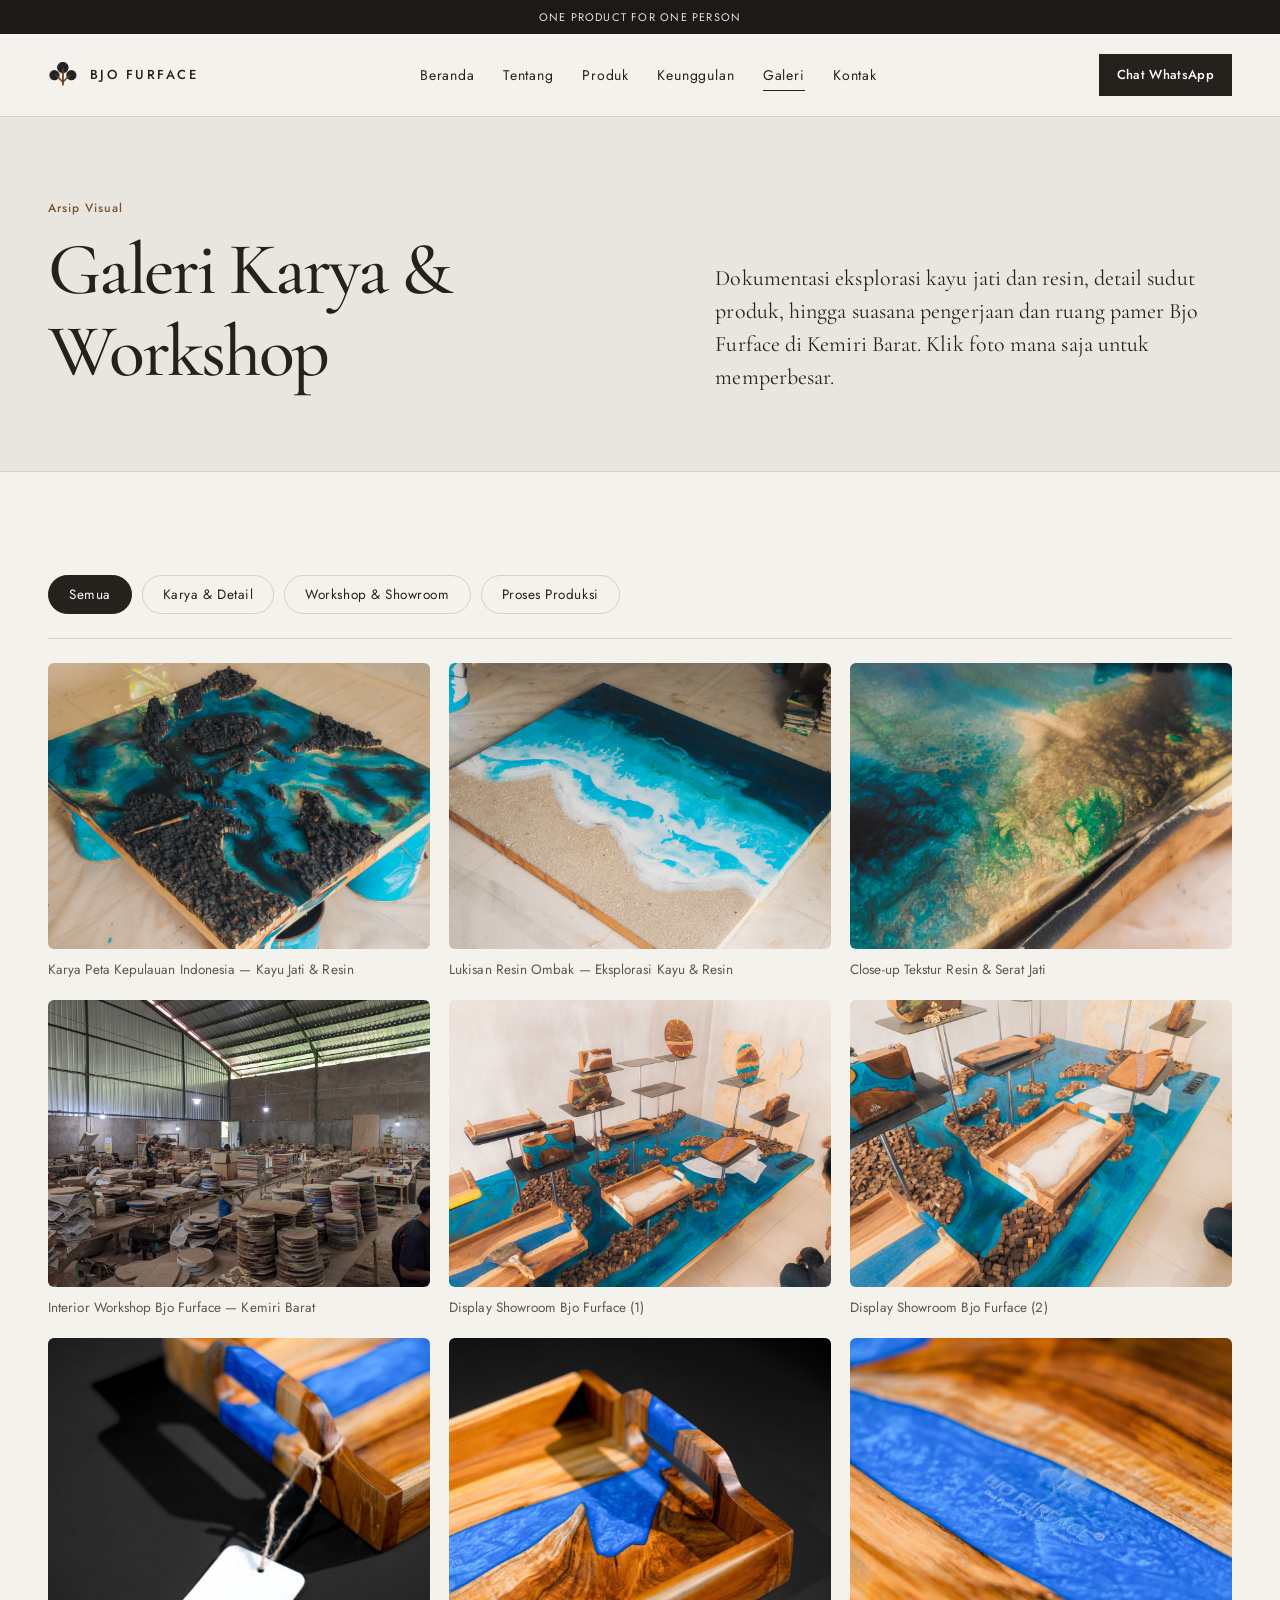
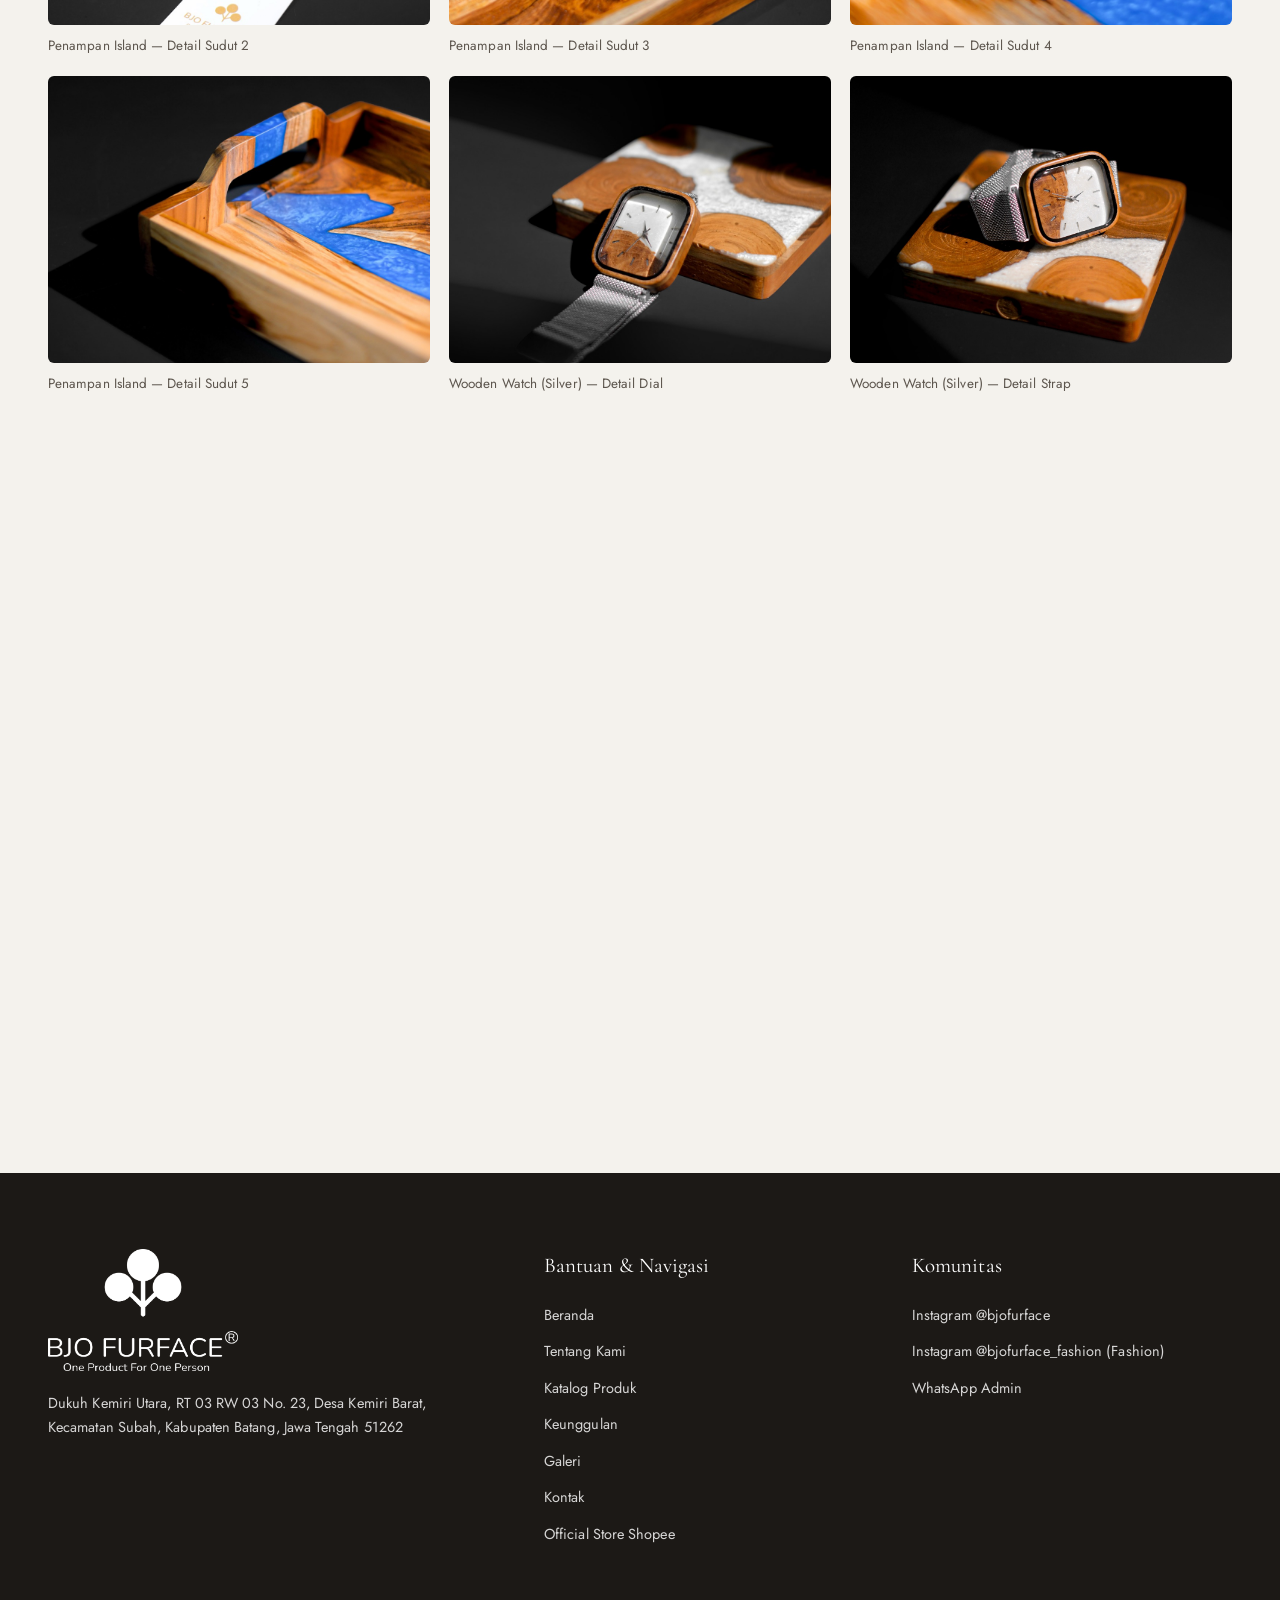
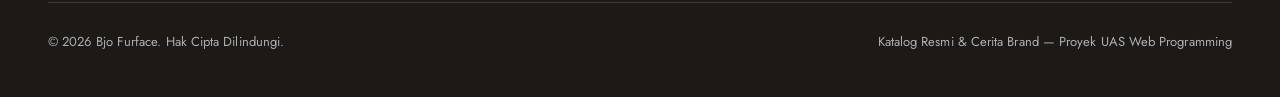
==== commit f85700f2: "Fix Resin Delay" ====
--- a/galeri.html
+++ b/galeri.html
@@ -3,6 +3,8 @@
 <head>
   <meta charset="UTF-8">
   <meta name="viewport" content="width=device-width, initial-scale=1.0">
+  <link rel="preload" as="image" href="assets/img/resin-accent-top-6.png" fetchpriority="high">
+  <link rel="preload" as="image" href="assets/img/resin-accent-bottom-6.png" fetchpriority="high">
   <title>Galeri — Bjo Furface | Dokumentasi Karya, Workshop &amp; Showroom</title>
   <meta name="description" content="Galeri dokumentasi karya kayu jati dan resin, detail produk, proses produksi, workshop, serta showroom Bjo Furface di Batang.">
   <link rel="preconnect" href="https://fonts.googleapis.com">
--- a/assets/css/style.css
+++ b/assets/css/style.css
@@ -2228,9 +2228,18 @@
 .hero-arrow,
 .circle-arrow-btn,
 .lightbox-nav {
+  display: grid;
+  place-items: center;
+  padding: 0;
   border: 0;
   border-radius: 0;
   background: transparent;
+}
+
+.back-to-top {
+  display: grid;
+  place-items: center;
+  padding: 0;
 }
 
 .hero-arrow::before,
@@ -2336,14 +2345,14 @@
 .resin-scroll-art {
   position: fixed;
   inset: 0;
-  z-index: 5;
+  z-index: 800;
   overflow: hidden;
   pointer-events: none;
 }
 
 .resin-scroll-art__shape {
   position: absolute;
-  width: clamp(205px, 24vw, 370px);
+  width: clamp(240px, 27vw, 400px);
   aspect-ratio: 1.12;
   background-repeat: no-repeat;
   background-size: 100% 100%;
@@ -2353,6 +2362,107 @@
   transition: opacity 650ms var(--ease-luxury), transform 1s var(--ease-luxury), filter 500ms var(--ease-luxury);
 }
 
+.resin-scroll-art[data-variant="blue"] .resin-scroll-art__shape {
+  --resin-glow-color: rgba(110, 220, 255, 0.72);
+  --resin-glow-soft-color: rgba(41, 157, 220, 0.4);
+}
+
+.resin-scroll-art[data-variant="3"] .resin-scroll-art__shape {
+  --resin-glow-color: rgba(221, 178, 93, 0.62);
+  --resin-glow-soft-color: rgba(136, 93, 42, 0.36);
+}
+
+.resin-scroll-art[data-variant="4"] .resin-scroll-art__shape {
+  --resin-glow-color: rgba(255, 190, 93, 0.64);
+  --resin-glow-soft-color: rgba(207, 105, 31, 0.38);
+}
+
+.resin-scroll-art[data-variant="5"] .resin-scroll-art__shape {
+  --resin-glow-color: rgba(119, 230, 183, 0.64);
+  --resin-glow-soft-color: rgba(35, 151, 112, 0.4);
+}
+
+.resin-scroll-art[data-variant="6"] .resin-scroll-art__shape {
+  --resin-glow-color: rgba(245, 126, 164, 0.68);
+  --resin-glow-soft-color: rgba(173, 48, 91, 0.4);
+}
+
+.resin-scroll-art[data-variant="7"] .resin-scroll-art__shape {
+  --resin-glow-color: rgba(245, 247, 250, 0.72);
+  --resin-glow-soft-color: rgba(151, 166, 184, 0.42);
+}
+
+/* Match the visible resin area to the blue reference despite different transparent padding. */
+.resin-scroll-art[data-variant="3"] .resin-scroll-art__shape {
+  width: clamp(245px, 29vw, 440px);
+}
+
+.resin-scroll-art[data-variant="4"] .resin-scroll-art__shape {
+  width: clamp(280px, 36vw, 520px);
+}
+
+.resin-scroll-art[data-variant="5"] .resin-scroll-art__shape {
+  width: clamp(180px, 22vw, 340px);
+}
+
+.resin-scroll-art[data-variant="3"] .resin-scroll-art__shape--top-right,
+.resin-scroll-art[data-variant="4"] .resin-scroll-art__shape--top-right,
+.resin-scroll-art[data-variant="5"] .resin-scroll-art__shape--top-right,
+.resin-scroll-art[data-variant="6"] .resin-scroll-art__shape--top-right,
+.resin-scroll-art[data-variant="7"] .resin-scroll-art__shape--top-right {
+  top: -8px;
+  right: 0;
+}
+
+.resin-scroll-art[data-variant="3"] .resin-scroll-art__shape--bottom-left,
+.resin-scroll-art[data-variant="4"] .resin-scroll-art__shape--bottom-left,
+.resin-scroll-art[data-variant="5"] .resin-scroll-art__shape--bottom-left,
+.resin-scroll-art[data-variant="6"] .resin-scroll-art__shape--bottom-left,
+.resin-scroll-art[data-variant="7"] .resin-scroll-art__shape--bottom-left {
+  bottom: -58px;
+  left: -72px;
+}
+
+.resin-scroll-art[data-variant="3"] .resin-scroll-art__shape--top-right {
+  background-image: url("../img/resin-accent-top-3.png");
+}
+
+.resin-scroll-art[data-variant="3"] .resin-scroll-art__shape--bottom-left {
+  background-image: url("../img/resin-accent-bottom-3.png");
+}
+
+.resin-scroll-art[data-variant="4"] .resin-scroll-art__shape--top-right {
+  background-image: url("../img/resin-accent-top-4.png");
+}
+
+.resin-scroll-art[data-variant="4"] .resin-scroll-art__shape--bottom-left {
+  background-image: url("../img/resin-accent-bottom-4.png");
+}
+
+.resin-scroll-art[data-variant="5"] .resin-scroll-art__shape--top-right {
+  background-image: url("../img/resin-accent-top-5.png");
+}
+
+.resin-scroll-art[data-variant="5"] .resin-scroll-art__shape--bottom-left {
+  background-image: url("../img/resin-accent-bottom-5.png");
+}
+
+.resin-scroll-art[data-variant="6"] .resin-scroll-art__shape--top-right {
+  background-image: url("../img/resin-accent-top-6.png");
+}
+
+.resin-scroll-art[data-variant="6"] .resin-scroll-art__shape--bottom-left {
+  background-image: url("../img/resin-accent-bottom-6.png");
+}
+
+.resin-scroll-art[data-variant="7"] .resin-scroll-art__shape--top-right {
+  background-image: url("../img/resin-accent-top-7.png");
+}
+
+.resin-scroll-art[data-variant="7"] .resin-scroll-art__shape--bottom-left {
+  background-image: url("../img/resin-accent-bottom-7.png");
+}
+
 .resin-scroll-art__shape::before,
 .resin-scroll-art__shape::after {
   content: none;
@@ -2374,22 +2484,30 @@
   transform: translate3d(-16px, 14px, 0) scale(0.94);
 }
 
-body.resin-scroll-down .resin-scroll-art__shape--top-right,
-body.resin-scroll-up .resin-scroll-art__shape--bottom-left {
+.resin-scroll-art.is-ready.is-scroll-down .resin-scroll-art__shape--top-right,
+.resin-scroll-art.is-ready.is-scroll-up .resin-scroll-art__shape--bottom-left {
   opacity: 0.78;
   transform: translate3d(0, 0, 0) scale(1);
 }
 
-body.resin-glow-top .resin-scroll-art__shape--top-right,
-body.resin-glow-bottom .resin-scroll-art__shape--bottom-left {
+.resin-scroll-art.is-ready.is-scroll-up[data-variant="3"] .resin-scroll-art__shape--bottom-left,
+.resin-scroll-art.is-ready.is-scroll-up[data-variant="4"] .resin-scroll-art__shape--bottom-left,
+.resin-scroll-art.is-ready.is-scroll-up[data-variant="5"] .resin-scroll-art__shape--bottom-left,
+.resin-scroll-art.is-ready.is-scroll-up[data-variant="6"] .resin-scroll-art__shape--bottom-left,
+.resin-scroll-art.is-ready.is-scroll-up[data-variant="7"] .resin-scroll-art__shape--bottom-left {
+  opacity: 0.54;
+}
+
+.resin-scroll-art.is-ready.is-glow-top .resin-scroll-art__shape--top-right,
+.resin-scroll-art.is-ready.is-glow-bottom .resin-scroll-art__shape--bottom-left {
   animation: resin-first-glow 1.25s var(--ease-luxury) both;
 }
 
 @keyframes resin-first-glow {
   0%, 100% { filter: drop-shadow(0 12px 20px rgba(16, 27, 37, 0.24)); }
   38% {
-    filter: drop-shadow(0 0 20px rgba(110, 220, 255, 0.72))
-      drop-shadow(0 0 48px rgba(41, 157, 220, 0.4))
+    filter: drop-shadow(0 0 20px var(--resin-glow-color, rgba(110, 220, 255, 0.72)))
+      drop-shadow(0 0 48px var(--resin-glow-soft-color, rgba(41, 157, 220, 0.4)))
       drop-shadow(0 15px 24px rgba(16, 27, 37, 0.25));
   }
 }
@@ -2399,9 +2517,73 @@
     width: clamp(160px, 52vw, 220px);
   }
 
-  body.resin-scroll-down .resin-scroll-art__shape--top-right,
-  body.resin-scroll-up .resin-scroll-art__shape--bottom-left {
+  .resin-scroll-art[data-variant="3"] .resin-scroll-art__shape {
+    width: clamp(180px, 62vw, 270px);
+  }
+
+  .resin-scroll-art[data-variant="4"] .resin-scroll-art__shape {
+    width: clamp(245px, 76vw, 320px);
+  }
+
+  .resin-scroll-art[data-variant="5"] .resin-scroll-art__shape {
+    width: clamp(160px, 46vw, 210px);
+  }
+
+  .resin-scroll-art[data-variant="6"] .resin-scroll-art__shape,
+  .resin-scroll-art[data-variant="7"] .resin-scroll-art__shape {
+    width: clamp(180px, 58vw, 250px);
+  }
+
+  .resin-scroll-art__shape--bottom-left {
+    width: clamp(190px, 64vw, 270px);
+  }
+
+  .resin-scroll-art[data-variant="3"] .resin-scroll-art__shape--bottom-left {
+    width: clamp(210px, 70vw, 310px);
+  }
+
+  .resin-scroll-art[data-variant="4"] .resin-scroll-art__shape--bottom-left {
+    width: clamp(270px, 84vw, 350px);
+  }
+
+  .resin-scroll-art[data-variant="5"] .resin-scroll-art__shape--bottom-left {
+    width: clamp(190px, 56vw, 250px);
+  }
+
+  .resin-scroll-art[data-variant="6"] .resin-scroll-art__shape--bottom-left,
+  .resin-scroll-art[data-variant="7"] .resin-scroll-art__shape--bottom-left {
+    width: clamp(210px, 70vw, 290px);
+  }
+
+  .resin-scroll-art[data-variant="3"] .resin-scroll-art__shape--top-right,
+  .resin-scroll-art[data-variant="4"] .resin-scroll-art__shape--top-right,
+  .resin-scroll-art[data-variant="5"] .resin-scroll-art__shape--top-right,
+  .resin-scroll-art[data-variant="6"] .resin-scroll-art__shape--top-right,
+  .resin-scroll-art[data-variant="7"] .resin-scroll-art__shape--top-right {
+    top: calc(44px + env(safe-area-inset-top, 0px));
+    right: 0;
+  }
+
+  .resin-scroll-art[data-variant="3"] .resin-scroll-art__shape--bottom-left,
+  .resin-scroll-art[data-variant="4"] .resin-scroll-art__shape--bottom-left,
+  .resin-scroll-art[data-variant="5"] .resin-scroll-art__shape--bottom-left,
+  .resin-scroll-art[data-variant="6"] .resin-scroll-art__shape--bottom-left,
+  .resin-scroll-art[data-variant="7"] .resin-scroll-art__shape--bottom-left {
+    bottom: calc(32px - env(safe-area-inset-bottom, 0px));
+    left: -20px;
+  }
+
+  .resin-scroll-art.is-ready.is-scroll-down .resin-scroll-art__shape--top-right,
+  .resin-scroll-art.is-ready.is-scroll-up .resin-scroll-art__shape--bottom-left {
     opacity: 0.68;
+  }
+
+  .resin-scroll-art.is-ready.is-scroll-up[data-variant="3"] .resin-scroll-art__shape--bottom-left,
+  .resin-scroll-art.is-ready.is-scroll-up[data-variant="4"] .resin-scroll-art__shape--bottom-left,
+  .resin-scroll-art.is-ready.is-scroll-up[data-variant="5"] .resin-scroll-art__shape--bottom-left,
+  .resin-scroll-art.is-ready.is-scroll-up[data-variant="6"] .resin-scroll-art__shape--bottom-left,
+  .resin-scroll-art.is-ready.is-scroll-up[data-variant="7"] .resin-scroll-art__shape--bottom-left {
+    opacity: 0.46;
   }
 
   .resin-scroll-art__shape--top-right {
@@ -2420,8 +2602,8 @@
     transition: none;
   }
 
-  body.resin-glow-top .resin-scroll-art__shape--top-right,
-  body.resin-glow-bottom .resin-scroll-art__shape--bottom-left {
+  .resin-scroll-art.is-ready.is-glow-top .resin-scroll-art__shape--top-right,
+  .resin-scroll-art.is-ready.is-glow-bottom .resin-scroll-art__shape--bottom-left {
     animation: none;
   }
 }
